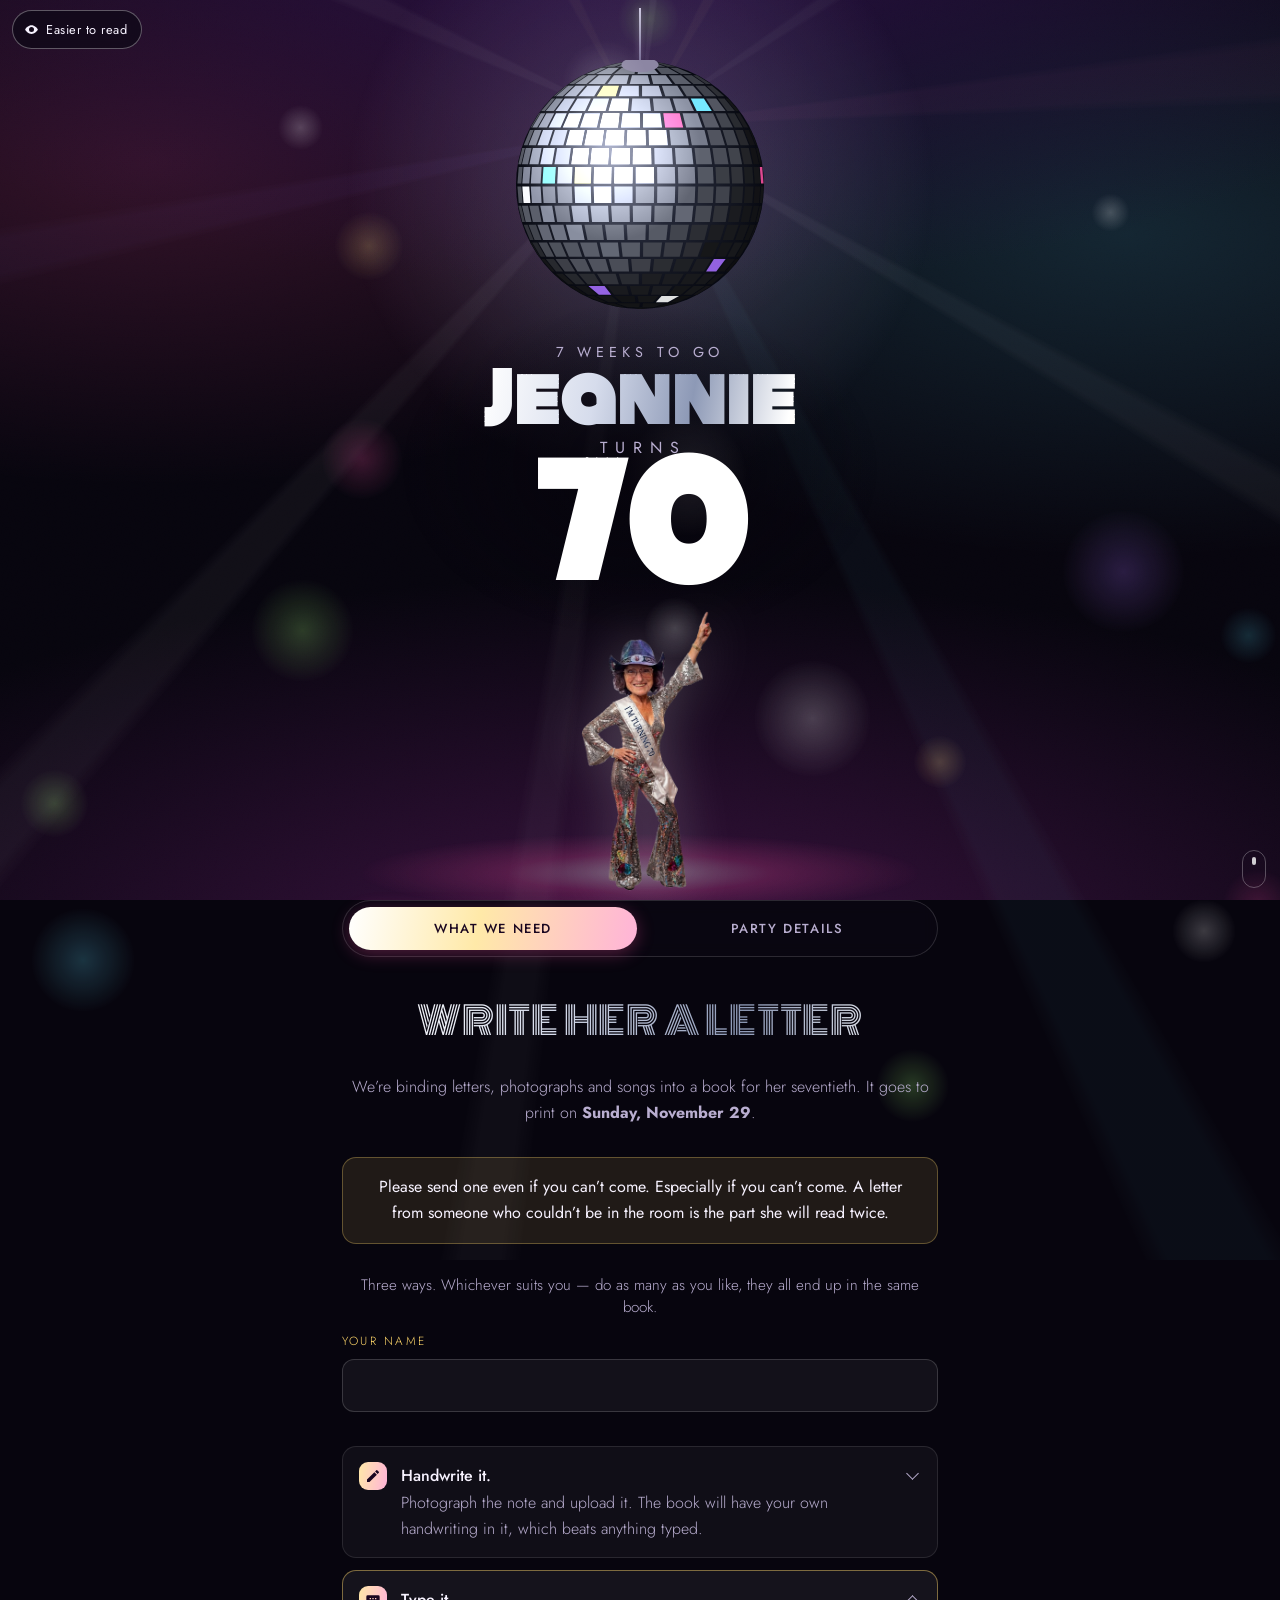
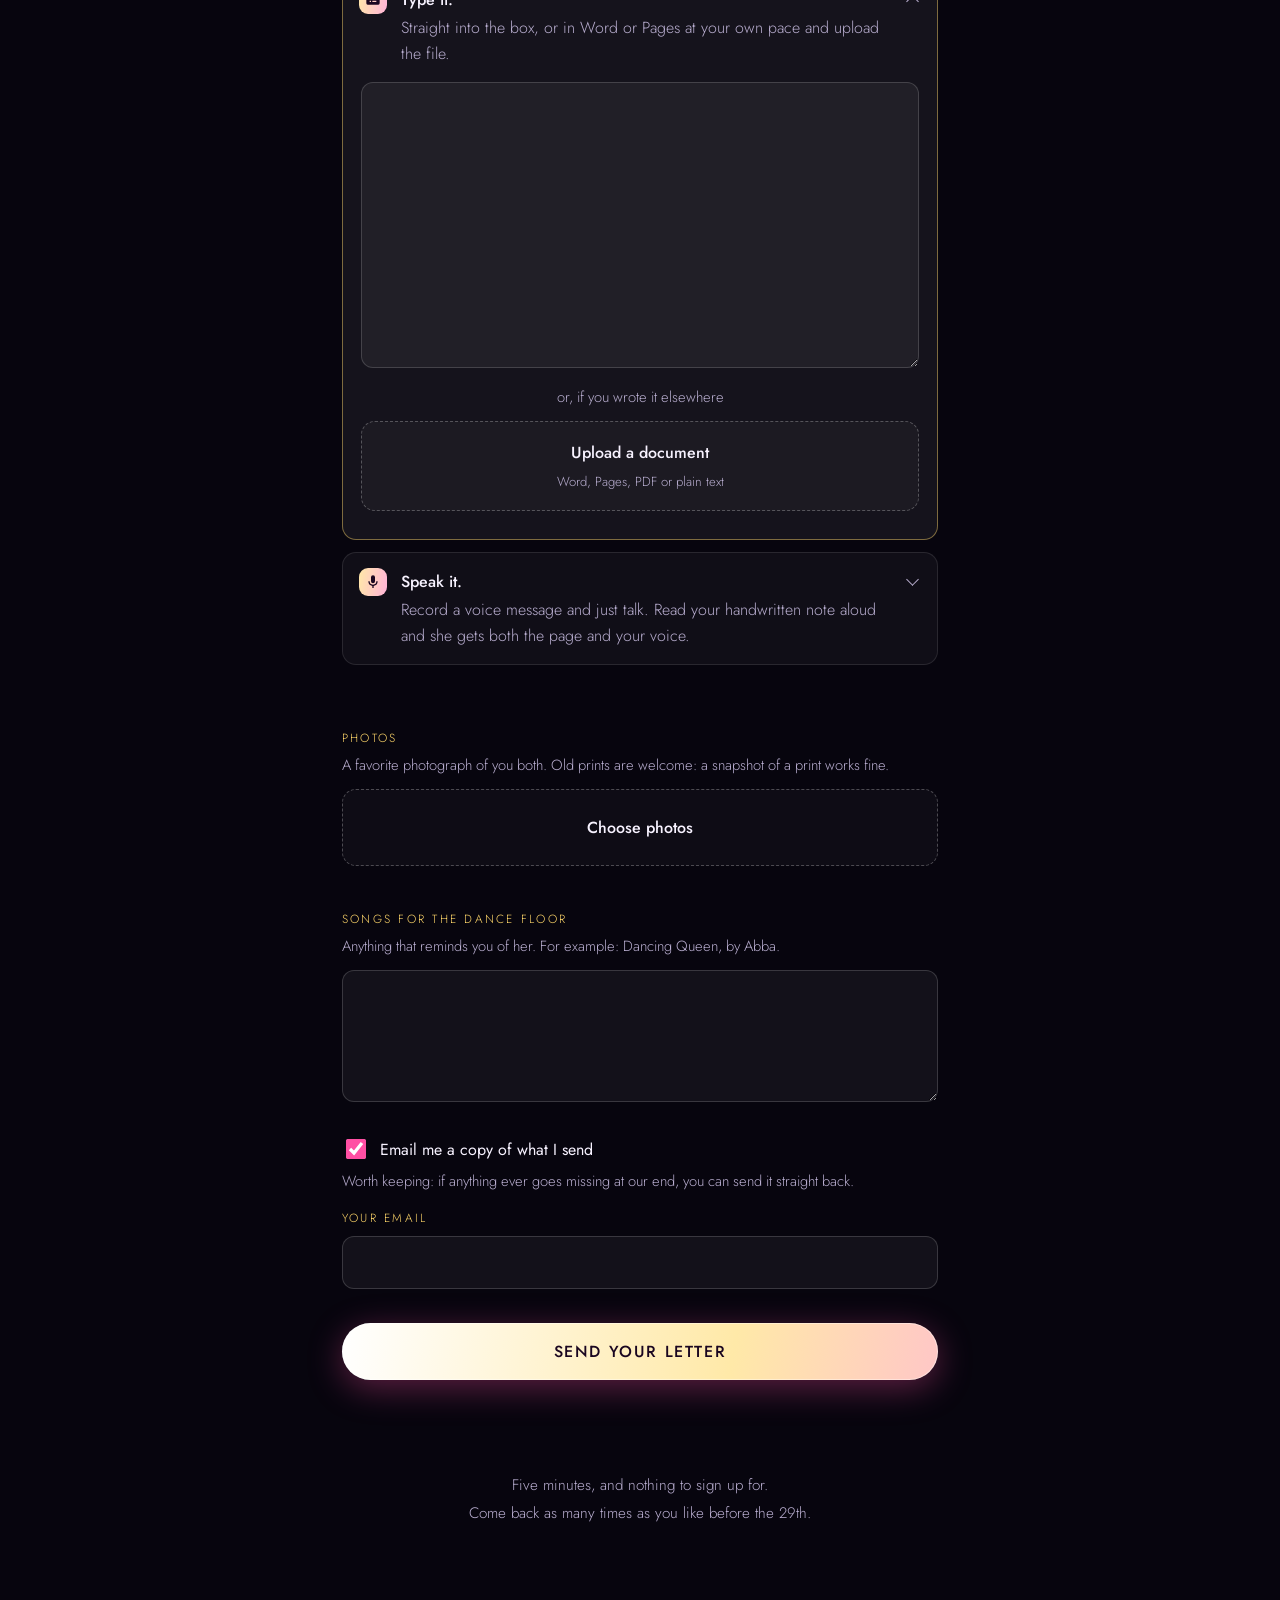
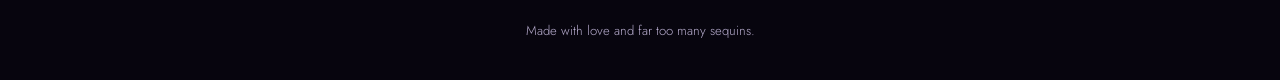
==== index.html @ 314e5583 "Stop the handwriting card offering a typed document Typing has its own card now, so mentioning Word " ====
<!DOCTYPE html>
<html lang="en">
<head>
<meta charset="utf-8">
<meta name="viewport" content="width=device-width, initial-scale=1, viewport-fit=cover">
<meta name="robots" content="noindex, nofollow, noarchive">
<title>Jeannie turns 70</title>
<meta name="theme-color" content="#08060f">

<!-- How the link looks when it is texted or posted. Without these, iMessage
     falls back to the bare cutout of Jeannie and flattens its transparency to
     a muddy gray. Absolute URLs: scrapers do not resolve relative ones.
     Bump ?v= when the card changes, since previews are cached hard. -->
<meta property="og:type" content="website">
<meta property="og:site_name" content="Jeannie turns 70">
<meta property="og:title" content="Jeannie turns 70">
<meta property="og:description" content="Saturday, January 23 in Phoenix. Sequins strongly encouraged. Come and dance, and help us fill her book with memories.">
<meta property="og:url" content="https://elisapenmar.github.io/jeannie-70/">
<meta property="og:image" content="https://elisapenmar.github.io/jeannie-70/images/og-preview.jpg?v=1">
<meta property="og:image:type" content="image/jpeg">
<meta property="og:image:width" content="1200">
<meta property="og:image:height" content="630">
<meta property="og:image:alt" content="Jeannie in a silver sequin jumpsuit and cowboy hat under a mirror ball, beside the words Jeannie turns 70">
<meta name="twitter:card" content="summary_large_image">
<meta name="twitter:title" content="Jeannie turns 70">
<meta name="twitter:description" content="Saturday, January 23 in Phoenix. Sequins strongly encouraged. Come and dance, and help us fill her book with memories.">
<meta name="twitter:image" content="https://elisapenmar.github.io/jeannie-70/images/og-preview.jpg?v=1">
<link rel="preconnect" href="https://fonts.googleapis.com">
<link rel="preconnect" href="https://fonts.gstatic.com" crossorigin>
<link href="https://fonts.googleapis.com/css2?family=Monoton&family=Jost:wght@300;400;500;600&display=swap" rel="stylesheet">
<link rel="stylesheet" href="css/style.css?v=40">
<script>
/* Set before anything paints, so a calm visitor never catches a flash of the
   full disco. Honors the system preference until they choose for themselves. */
try {
  var c = localStorage.getItem('party70-calm');
  if (c === '1' || (c === null && matchMedia('(prefers-reduced-motion: reduce)').matches)) {
    document.documentElement.className = 'calm';
  }
} catch (e) {}
</script>
</head>
<body>

<!-- ============ ROOM LIGHTING ============ -->
<div class="beams" aria-hidden="true"></div>
<div class="lights" id="lights" aria-hidden="true"></div>
<div class="grain" aria-hidden="true"></div>

<button class="music" id="music" type="button" hidden aria-label="Play the music"></button>

<!-- ============ HERO ============ -->
<section class="hero">

  <div class="rig" aria-hidden="true">
    <div class="cord"></div>
    <div class="ball-wrap">
      <canvas id="ball" width="360" height="360"></canvas>
      <div class="ball-bloom"></div>
    </div>
  </div>

  <div class="copy">
    <p class="eyebrow" id="countdown">Saturday, January 23</p>
    <h1 class="title">
      <span class="chrome line-1">Jeannie</span>
      <span class="turns">turns</span>
      <span class="seventy">70</span>
    </h1>
  </div>

  <div class="star-field" id="stars" aria-hidden="true"></div>

  <figure class="mom">
    <div class="floor-glow" aria-hidden="true"></div>
    <img src="images/mom-disco.png"
         alt="Jeannie in a silver sequin jumpsuit and cowboy hat, wearing a sash that reads I&rsquo;m turning 70"
         width="816" height="1294" fetchpriority="high">
  </figure>

  <div class="lights front" id="lightsFront" aria-hidden="true"></div>

  <a class="scroll-hint" href="#more" aria-label="Scroll for more">
    <span></span>
  </a>
</section>

<!-- ============ TABS ============ -->
<section class="tabs" id="more">
  <div class="tablist" role="tablist" aria-label="More about the party">
    <button class="tab" role="tab" id="tab-ask"   aria-controls="panel-ask"   aria-selected="true">What we need</button>
    <button class="tab" role="tab" id="tab-party" aria-controls="panel-party" aria-selected="false" tabindex="-1">Party details</button>
  </div>

  <!-- ---------- what we need ---------- -->
  <div class="tabpanel panel" role="tabpanel" id="panel-ask" aria-labeledby="tab-ask" tabindex="0">
    <h2 class="chrome">Write her a letter</h2>

    <p class="lede">
      We&rsquo;re binding letters, photographs and songs into a book for her
      seventieth. It goes to print on <strong>Sunday, November 29</strong>.
    </p>

    <p class="lede emphatic">
      Please send one even if you can&rsquo;t come. Especially if you
      can&rsquo;t come. A letter from someone who couldn&rsquo;t be in the room
      is the part she will read twice.
    </p>

    <p class="ways-intro">Three ways. Whichever suits you &mdash; do as many as you like,
      they all end up in the same book.</p>

    <form class="form" id="partyForm" data-kind="memory" novalidate>
      <label class="field">
        <span>Your name</span>
        <input type="text" name="name" autocomplete="name" required>
      </label>

      <ul class="ways">
        <li>
          <button type="button" class="waybtn" id="pick-write"
                  aria-expanded="false" aria-controls="open-write">
            <span class="badge"><svg viewBox="0 0 24 24" aria-hidden="true"><path d="M3 17.25V21h3.75L17.8 9.94l-3.75-3.75L3 17.25zM20.7 7.04a1 1 0 0 0 0-1.41l-2.34-2.34a1 1 0 0 0-1.41 0l-1.83 1.83 3.75 3.75 1.83-1.83z"/></svg></span>
            <strong>Handwrite it.</strong>
            Photograph the note and upload it. The book will have your own
            handwriting in it, which beats anything typed.
          </button>
          <div class="open" id="open-write" hidden>
            <label class="drop small" for="docs">
              <strong>Add a photo of your note</strong>
            </label>
            <!-- Photos and scans only. Typing has its own card, so offering
                 Word files here just opened the wrong half of the phone's
                 file picker. -->
            <input id="docs" type="file" name="docs"
                   accept="image/*,.heic,.heif,.pdf" multiple hidden>
            <div class="filelist" id="filelist"></div>
          </div>
        </li>

        <li>
          <button type="button" class="waybtn" id="pick-type"
                  aria-expanded="false" aria-controls="open-type">
            <span class="badge"><svg viewBox="0 0 24 24" aria-hidden="true"><path d="M20 5H4a2 2 0 0 0-2 2v10a2 2 0 0 0 2 2h16a2 2 0 0 0 2-2V7a2 2 0 0 0-2-2zM7 9h2v2H7V9zm0 4h2v2H7v-2zm4-4h2v2h-2V9zm0 4h6v2h-6v-2zm4-4h2v2h-2V9z"/></svg></span>
            <strong>Type it.</strong>
            Straight into the box, or in Word or Pages at your own pace and
            upload the file.
          </button>
          <div class="open" id="open-type" hidden>
            <textarea name="memory" rows="10" aria-label="Type your letter"></textarea>
            <p class="hint center">or, if you wrote it elsewhere</p>
            <label class="drop small" for="typedDocs">
              <strong>Upload a document</strong>
              <small>Word, Pages, PDF or plain text</small>
            </label>
            <input id="typedDocs" type="file" name="typedDocs"
                   accept=".pdf,.doc,.docx,.pages,.txt,.rtf,.odt" multiple hidden>
            <div class="filelist" id="typedlist"></div>
          </div>
        </li>

        <li>
          <button type="button" class="waybtn" id="pick-speak"
                  aria-expanded="false" aria-controls="open-speak">
            <span class="badge"><svg viewBox="0 0 24 24" aria-hidden="true"><path d="M12 14a3 3 0 0 0 3-3V5a3 3 0 0 0-6 0v6a3 3 0 0 0 3 3zm5-3a5 5 0 0 1-10 0H5a7 7 0 0 0 6 6.92V21h2v-3.08A7 7 0 0 0 19 11h-2z"/></svg></span>
            <strong>Speak it.</strong>
            Record a voice message and just talk. Read your handwritten note
            aloud and she gets both the page and your voice.
          </button>
          <div class="open" id="open-speak" hidden>
            <div id="recorder">
              <button class="record" id="recordBtn" type="button" aria-pressed="false"></button>
              <p class="hint" id="recordStatus"></p>
            </div>
            <p class="hint center">or, if you already recorded one</p>
            <label class="drop small" for="audioFiles">
              <strong>Upload an audio file</strong>
              <small>A voice memo from your phone is perfect</small>
            </label>
            <input id="audioFiles" type="file" name="audioFiles"
                   accept="audio/*,.m4a,.mp3,.wav,.aac,.ogg,.webm,.caf" multiple hidden>
            <div class="recordings" id="recordings"></div>
          </div>
        </li>
      </ul>

      <div class="field">
        <span>Photos</span>
        <p class="hint">
          A favorite photograph of you both. Old prints are welcome: a snapshot
          of a print works fine.
        </p>
        <label class="drop" for="photos">
          <strong>Choose photos</strong>
        </label>
        <input id="photos" type="file" name="photos"
               accept="image/*,.heic,.heif" multiple hidden>
        <div class="thumbs" id="thumbs"></div>
      </div>

      <label class="field">
        <span>Songs for the dance floor</span>
        <p class="hint">
          Anything that reminds you of her. For example: Dancing Queen, by Abba.
        </p>
        <textarea name="songs" rows="4"></textarea>
      </label>

      <div class="field">
        <label class="check">
          <input type="checkbox" id="wantCopy" checked>
          <span>Email me a copy of what I send</span>
        </label>
        <p class="hint">
          Worth keeping: if anything ever goes missing at our end, you can send
          it straight back.
        </p>
        <label class="field sub" id="emailWrap">
          <span>Your email</span>
          <input type="email" name="email" autocomplete="email">
        </label>
      </div>

      <button class="cta submit" type="submit">Send your letter</button>
      <p class="note" id="formNote" role="status" aria-live="polite"></p>
      <p class="choose-note">
        Five minutes, and nothing to sign up for.<br>
        Come back as many times as you like before the 29th.
      </p>
    </form>
  </div>

  <!-- ---------- party details ---------- -->
  <div class="tabpanel panel" role="tabpanel" id="panel-party" aria-labeledby="tab-party" tabindex="0" hidden>
    <h2 class="chrome">The Details</h2>
  <dl class="details">
    <div><dt>When</dt><dd>Saturday, January 23, 2027<br>5:00 in the evening</dd></div>
    <div><dt>Where</dt><dd>7505 W Encinas Ln<br>Phoenix, AZ 85043</dd></div>
    <div><dt>Please reply by</dt><dd>Saturday, December 19</dd></div>
    <div><dt>Dress code</dt><dd>Sequins strongly encouraged</dd></div>
    <div><dt>Questions</dt><dd>Elisa &middot; <a href="tel:+18186488023">(818) 648-8023</a></dd></div>
  </dl>
    <a class="cta ghost" href="rsvp.html">RSVP</a>
    <p class="choose-note">
      The head count can wait, any time before December 19.
    </p>

<!-- ============ THE SONG ============ -->
<section class="panel slim" id="song">
  <details class="lyrics">
    <summary>Read the lyrics</summary>
    <div class="sheet">
      <div class="stanza">
        <p class="tag">Verse</p>
        <p class="lines">She don&rsquo;t need an entrance &mdash; she&rsquo;s the reason for this song.<br>
          Seventy years of fabulous and honey, still goin&rsquo; strong.</p>
      </div>
      <div class="stanza">
        <p class="tag">Pre-Chorus</p>
        <p class="lines">Wife, mama, auntie, little sister, dearest friend,<br>
          Grandma to the good dogs &mdash; hey, the party don&rsquo;t end!</p>
      </div>
      <div class="stanza">
        <p class="tag">Chorus</p>
        <p class="lines">Jeannie! Shake it, Jeannie!<br>
          Seventy never looked this good &mdash;<br>
          The floor is yours, the night is yours,<br>
          We&rsquo;re bringing disco to the neighborhood.</p>
      </div>
      <div class="stanza">
        <p class="tag">Bridge</p>
        <p class="lines">Seventy comes around one time, and it don&rsquo;t come back.<br>
          She don&rsquo;t want a single thing that money ever bought &mdash;<br>
          Just every one she loves in one room, that&rsquo;s all she ever sought.<br>
          So put your good shoes on, come on down, we&rsquo;re savin&rsquo; you a chair &mdash;<br>
          &rsquo;Cause it ain&rsquo;t a party &rsquo;til you&rsquo;re there.</p>
      </div>
      <div class="stanza">
        <p class="tag">Final Chorus</p>
        <p class="lines">Jeannie! Shake it, Jeannie!<br>
          Curls, Magenta, and stardust shine &mdash;<br>
          Jeannie! Take it, Jeannie!<br>
          Seventy &mdash; and it&rsquo;s your &mdash; night!</p>
      </div>
    </div>
  </details>
</section>
  </div>
</section>

<footer class="foot">Made with love and far too many sequins.</footer>

<script src="js/calm.js?v=40"></script>
<script src="js/config.js?v=40"></script>
<script src="js/countdown.js?v=40"></script>
<script src="js/tabs.js?v=40"></script>
<script src="js/picker.js?v=40"></script>
<script src="js/record.js?v=40"></script>
<script src="js/form.js?v=40"></script>
<script src="js/disco.js?v=40"></script>
<script src="js/audio.js?v=40"></script>
</body>
</html>
---- css/style.css ----
/* ============================================================
   Mom's 70th — disco invitation
   ============================================================ */

:root{
  --bg:      #07050e;
  --bg-2:    #150a24;
  --ink:     #f7f2ff;
  --ink-dim: #b9aed0;
  --gold:    #ffd76a;
  --pink:    #ff4fa3;
  --cyan:    #5ce1ff;
  --violet:  #a56bff;
  --lime:    #9dff6a;
  --ball:    150px;   /* ball diameter, overridden at wider widths */
}

*{box-sizing:border-box}

/* An author display rule outranks the browser's own [hidden]{display:none},
   so any element given display by a class ignored the attribute entirely.
   That is how both contact fields stayed on screen with no method chosen. */
[hidden]{ display:none !important; }

html{ scroll-behavior:smooth; background:var(--bg); }

body{
  margin:0;
  min-height:100svh;
  font-family:"Jost", ui-sans-serif, system-ui, -apple-system, "Segoe UI", sans-serif;
  font-weight:300;
  color:var(--ink);
  background:
    radial-gradient(120% 70% at 50% -10%, #2a1044 0%, rgba(42,16,68,0) 60%),
    radial-gradient(90% 60% at 12% 18%, rgba(255,79,163,.18) 0%, rgba(255,79,163,0) 60%),
    radial-gradient(90% 60% at 88% 26%, rgba(92,225,255,.15) 0%, rgba(92,225,255,0) 60%),
    radial-gradient(140% 80% at 50% 108%, #3a1240 0%, rgba(58,18,64,0) 55%),
    var(--bg);
  background-attachment:fixed;
  overflow-x:hidden;
  -webkit-font-smoothing:antialiased;
}

/* ============ ROOM LIGHTING ============ */

/* Rotating rays fanning out from behind the ball */
.beams{
  position:fixed; inset:-40% -40% -40% -40%;
  pointer-events:none; z-index:0;
  mix-blend-mode:screen; opacity:.55;
  background:conic-gradient(from 0deg at 50% 30%,
    transparent 0deg 4deg,   rgba(255,255,255,.075) 5deg 7deg,
    transparent 8deg 26deg,  rgba(255,215,106,.06) 27deg 30deg,
    transparent 31deg 54deg, rgba(255,255,255,.055) 55deg 57deg,
    transparent 58deg 82deg, rgba(255,79,163,.06)  83deg 87deg,
    transparent 88deg 118deg,rgba(255,255,255,.07) 119deg 121deg,
    transparent 122deg 150deg,rgba(92,225,255,.06) 151deg 155deg,
    transparent 156deg 186deg,rgba(255,255,255,.05) 187deg 189deg,
    transparent 190deg 220deg,rgba(255,255,255,.065)221deg 224deg,
    transparent 225deg 256deg,rgba(165,107,255,.06)257deg 260deg,
    transparent 261deg 292deg,rgba(255,255,255,.06) 293deg 296deg,
    transparent 297deg 330deg,rgba(255,215,106,.05) 331deg 334deg,
    transparent 335deg 360deg);
  animation:spin 44s linear infinite;
  will-change:transform;
}

/* Colored light spots dappling the room */
.lights{
  position:fixed; inset:-25%;
  pointer-events:none; z-index:0;
  mix-blend-mode:screen;
  animation:spin 62s linear infinite reverse;
  will-change:transform;
  opacity:.62;
}

/* the same trick again, but layered OVER everything, so the spots
   travel across her sequins instead of only across the wall behind */
.lights.front{
  position:absolute; inset:-30%;
  z-index:6; opacity:.5;
  animation:spin 38s linear infinite;
}
.lights i{
  position:absolute;
  left:var(--x); top:var(--y);
  width:var(--s); height:var(--s);
  margin:calc(var(--s) / -2);
  border-radius:50%;
  background:radial-gradient(circle at 50% 50%, var(--c) 0%, transparent 62%);
  opacity:.34;
  animation:flick var(--dur) steps(1,end) infinite;
  animation-delay:var(--d);
}

/* Floating glitter */
.star-field{ position:absolute; inset:0; pointer-events:none; z-index:3; overflow:hidden; }
.star-field i{
  position:absolute; left:var(--x); top:var(--y);
  width:var(--s); height:var(--s);
  background:#fff; border-radius:50%;
  box-shadow:0 0 6px 1px rgba(255,255,255,.85);
  opacity:0;
  animation:twinkle var(--dur) ease-in-out infinite;
  animation-delay:var(--d);
}

.grain{
  position:fixed; inset:0; z-index:1; pointer-events:none;
  opacity:.035; mix-blend-mode:overlay;
  background-image:url("data:image/svg+xml;utf8,<svg xmlns='http://www.w3.org/2000/svg' width='120' height='120'><filter id='n'><feTurbulence type='fractalNoise' baseFrequency='.85' numOctaves='3'/></filter><rect width='120' height='120' filter='url(%23n)'/></svg>");
}

/* ============ HERO ============ */

.hero{
  position:relative; z-index:2;
  height:100svh;
  display:flex; flex-direction:column; align-items:center;
  padding:calc(env(safe-area-inset-top) + 8px) 16px 0;
  overflow:hidden;
}

/* --- the ball and its cord --- */
.rig{
  flex:0 0 auto;
  display:flex; flex-direction:column; align-items:center;
  transform-origin:50% 0;
  animation:sway 7s ease-in-out infinite;
}
.cord{
  width:2px; height:34px;
  background:linear-gradient(#c9c2dd, #6e6688);
  box-shadow:0 0 6px rgba(255,255,255,.35);
}
.ball-wrap{ position:relative; width:var(--ball); height:var(--ball); }
#ball{ position:relative; z-index:2; width:100%; height:100%; display:block; }
.ball-bloom{
  position:absolute; z-index:1; inset:-85%;
  background:radial-gradient(circle at 50% 50%,
    rgba(255,255,255,.30) 0%, rgba(214,196,255,.16) 22%, rgba(165,107,255,0) 62%);
  animation:pulse var(--beat,1s) ease-in-out infinite;
  pointer-events:none;
}

/* --- headline --- */
.copy{
  position:relative; flex:0 0 auto; text-align:center; margin-top:14px; z-index:4;
  padding:6px 10px 14px;
}
.copy::before{
  content:""; position:absolute; z-index:-1; inset:-14% -22%;
  background:radial-gradient(ellipse at 50% 50%, rgba(6,4,12,.72) 0%, rgba(6,4,12,0) 70%);
}

.eyebrow{
  margin:0 0 6px;
  font-size:clamp(.7rem,3.1vw,.9rem);
  letter-spacing:.34em; text-transform:uppercase;
  font-weight:400; color:var(--ink-dim);
}

.title{ margin:0; line-height:.92; display:grid; justify-items:center; gap:9px; }

.line-1{
  font-family:"Monoton", cursive;
  font-size:clamp(2rem,10.5vw,4.2rem);
  letter-spacing:.02em;
}
.turns{
  font-size:clamp(.75rem,3.3vw,1rem);
  letter-spacing:.5em; text-transform:uppercase;
  color:var(--ink-dim); font-weight:400;
  margin:2px 0 0 0.5em;
}
.seventy{
  font-family:"Monoton", cursive;
  font-size:clamp(4.4rem,23vw,9rem);
  line-height:.85;
  color:#fff;
  animation:neon 2.6s ease-in-out infinite;
}

/* chrome / mirrorball text fill */
.chrome{
  background:linear-gradient(100deg,
    #ffffff 0%, #d6dcec 14%, #8d99b6 26%, #ffffff 38%,
    #ffeeb8 48%, #c79a45 58%, #fff6da 68%, #99a4c2 84%, #ffffff 100%);
  background-size:260% 100%;
  -webkit-background-clip:text; background-clip:text;
  color:transparent;
  animation:shine 7s linear infinite;
}

/* --- the star of the show --- */
.mom{
  position:relative; z-index:4;
  flex:1 1 auto; min-height:0;
  margin:0; padding:0;
  width:min(94vw, 430px);
  display:flex; justify-content:center; align-items:flex-end;
}
.mom img{
  position:relative; z-index:2;
  display:block; width:auto; max-width:100%; height:100%;
  object-fit:contain; object-position:bottom;
  filter:drop-shadow(0 0 26px rgba(255,255,255,.22));
  animation:shimmy 5.5s ease-in-out infinite, litup calc(var(--beat,1s) * 4) ease-in-out infinite;
}
.floor-glow{
  position:absolute; z-index:1; left:50%; bottom:-4%;
  width:118%; height:26%;
  transform:translateX(-50%);
  background:radial-gradient(ellipse at 50% 50%,
    rgba(255,255,255,.30) 0%, rgba(255,79,163,.20) 34%, rgba(165,107,255,0) 72%);
  animation:pulse var(--beat,1s) ease-in-out infinite;
}

/* ============ MUSIC ============ */

.music{
  position:fixed; z-index:20;
  top:calc(env(safe-area-inset-top) + 10px); right:12px;
  display:flex; align-items:center; gap:8px;
  padding:9px 14px 9px 11px; border:0; border-radius:100px; cursor:pointer;
  font-family:inherit; font-size:.82rem; font-weight:500; letter-spacing:.06em;
  color:#1a0620;
  background:linear-gradient(100deg,#fff 0%,#ffe9a8 40%,#ffb3d8 75%,#fff 100%);
  background-size:220% 100%;
  box-shadow:0 4px 20px rgba(255,79,163,.4);
  animation:shine 7s linear infinite;
  transition:transform .15s ease;
}
.music:hover{ transform:scale(1.04); }
.music svg{ width:16px; height:16px; fill:currentColor; display:block; }
.music .label{ white-space:nowrap; }

/* once it is playing there is nothing left to explain, so it collapses
   to a bare pause button and stops competing with the invitation */
.music.playing{
  padding:10px; background:rgba(12,8,20,.6); color:var(--ink);
  border:1px solid rgba(255,255,255,.28);
  box-shadow:none; animation:none;
  -webkit-backdrop-filter:blur(8px); backdrop-filter:blur(8px);
}

@media (max-width:420px){
  .music{ font-size:.76rem; padding:8px 12px 8px 10px; }
}

.scroll-hint{
  position:absolute; z-index:7; bottom:12px; right:14px;
  width:24px; height:38px; border:1.5px solid rgba(255,255,255,.28); border-radius:13px;
  display:grid; place-items:start center; padding-top:6px;
}
.scroll-hint span{
  width:4px; height:8px; border-radius:2px; background:rgba(255,255,255,.8);
  animation:drop 1.8s ease-in-out infinite;
}

/* ============ SUB-PAGE HEADER ============ */

.subhead{
  position:relative; z-index:2;
  display:flex; flex-direction:column; align-items:center;
  padding:calc(env(safe-area-inset-top) + 8px) 20px 4px;
  text-align:center;
}
.rig.small .ball-wrap{ width:96px; height:96px; }
.rig.small .cord{ height:22px; }

.subtitle{
  margin:14px 0 6px;
  font-family:"Monoton", cursive; font-weight:400;
  font-size:clamp(1.7rem,8vw,2.8rem);
  text-transform:uppercase; letter-spacing:.02em;
}
.back{
  color:var(--ink-dim); font-size:.82rem; text-decoration:none;
  border-bottom:1px solid rgba(255,255,255,.22); padding-bottom:2px;
}
.back:hover{ color:var(--ink); border-bottom-color:var(--gold); }

/* ============ THE TWO THINGS TO DO ============ */

.choose{ display:grid; gap:14px; padding-top:8px; }
.cta.ghost{
  background:none; color:var(--ink);
  border:1px solid rgba(255,255,255,.4);
  box-shadow:none; animation:none;
}
.cta.ghost:hover{ background:rgba(255,255,255,.08); box-shadow:none; }
.choose-note{
  margin:6px 0 0; text-align:center; line-height:1.85;
  color:var(--ink-dim); font-size:.95rem;
  text-wrap:balance;
}

/* ============ PANELS ============ */

.panel{
  position:relative; z-index:2;
  max-width:640px; margin:0 auto;
  padding:64px 22px;
}
.panel h2{
  font-family:"Monoton", cursive;
  font-size:clamp(1.6rem,6.4vw,2.4rem);
  font-weight:400; margin:0 0 24px; text-align:center;
  text-transform:uppercase; letter-spacing:.02em;
}
.lede{ color:var(--ink-dim); line-height:1.65; text-align:center; margin:0 0 30px; }

.details{ margin:0 0 34px; display:grid; gap:2px; }
.details > div{
  display:grid; grid-template-columns:112px 1fr; gap:14px;
  padding:16px 4px; border-bottom:1px solid rgba(255,255,255,.09);
}
.details dt{
  font-size:.72rem; letter-spacing:.2em; text-transform:uppercase;
  color:var(--gold); padding-top:3px;
}
.details dd{ margin:0; line-height:1.55; font-weight:400; }
/* the tel: link must not fall back to the browser's default link blue */
.details dd a{
  color:inherit; text-decoration:none;
  border-bottom:1px solid rgba(255,255,255,.3);
}
.details dd a:hover{ border-bottom-color:var(--gold); }

.cta{
  display:block; width:100%; text-align:center;
  padding:17px 22px; border:0; border-radius:100px; cursor:pointer;
  font-family:inherit; font-size:1rem; font-weight:500; letter-spacing:.1em;
  text-transform:uppercase; text-decoration:none; color:#1a0620;
  background:linear-gradient(100deg,#fff 0%,#ffe9a8 30%,#ffb3d8 55%,#c9ccff 80%,#fff 100%);
  background-size:220% 100%;
  box-shadow:0 8px 34px rgba(255,79,163,.35), 0 0 0 1px rgba(255,255,255,.4) inset;
  animation:shine 7s linear infinite;
  transition:transform .15s ease, box-shadow .15s ease;
}
.cta:hover{ transform:translateY(-2px); box-shadow:0 12px 42px rgba(255,79,163,.5), 0 0 0 1px rgba(255,255,255,.6) inset; }
.cta:active{ transform:translateY(0); }

/* ============ LYRICS ============ */

.panel.slim{ padding-top:0; padding-bottom:0; }

.lyrics{
  border:1px solid rgba(255,255,255,.12); border-radius:16px;
  background:rgba(255,255,255,.03); overflow:hidden;
}
.lyrics summary{
  list-style:none; cursor:pointer;
  padding:16px 20px;
  display:flex; align-items:center; justify-content:center; gap:10px;
  font-size:.74rem; letter-spacing:.22em; text-transform:uppercase;
  color:var(--gold);
  transition:background .15s ease;
}
.lyrics summary::-webkit-details-marker{ display:none; }
.lyrics summary::after{
  content:""; width:7px; height:7px; margin-top:-4px;
  border-right:1.5px solid currentColor; border-bottom:1.5px solid currentColor;
  transform:rotate(45deg); transition:transform .2s ease;
}
.lyrics[open] summary::after{ transform:rotate(-135deg); margin-top:3px; }
.lyrics summary:hover{ background:rgba(255,255,255,.05); }
.lyrics summary:focus-visible{ outline:2px solid var(--pink); outline-offset:-2px; }

.sheet{ padding:4px 20px 26px; text-align:center; }
.stanza{ margin:0 0 22px; }
.stanza:last-child{ margin-bottom:0; }
.stanza .tag{
  margin:0 0 7px; font-size:.62rem; letter-spacing:.24em;
  text-transform:uppercase; color:var(--ink-dim); opacity:.65;
}
.stanza .lines{ margin:0; line-height:1.85; font-weight:300; }

/* ============ FORM ============ */

.form{ display:grid; gap:34px; }
.field{ display:grid; gap:10px; border:0; padding:0; margin:0; }

/* the answer-dependent questions are wrapped in a div, which otherwise
   collapses them against each other and against whatever follows */
#comingOnly{ display:grid; gap:34px; }
.field > span, .legend{
  font-size:.74rem; letter-spacing:.19em; text-transform:uppercase; color:var(--gold);
}
.field em{ font-style:normal; text-transform:none; letter-spacing:.02em; color:var(--ink-dim); }
.hint{
  margin:-2px 0 2px; font-size:.92rem; line-height:1.55;
  color:var(--ink-dim); font-weight:300;
}

/* the written-memory upload is an alternative route to the box above it,
   not another thing being asked for on top */
.field.alt{ margin-top:-6px; padding-left:14px; border-left:1px solid rgba(255,255,255,.12); }
.hint.away{
  margin:10px 0 0; padding:12px 14px;
  border-radius:12px; background:rgba(255,215,106,.09);
  border:1px solid rgba(255,215,106,.28); color:var(--ink);
}
.or{
  margin:0 0 2px; font-size:.74rem; letter-spacing:.24em;
  text-transform:uppercase; color:var(--gold); opacity:.85;
}

input[type=text], input[type=email], input[type=number], textarea{
  width:100%; padding:14px 15px;
  font-family:inherit; font-size:1rem; font-weight:300; color:var(--ink);
  background:rgba(255,255,255,.05);
  border:1px solid rgba(255,255,255,.16); border-radius:12px;
  transition:border-color .15s ease, background .15s ease;
}
input:focus, textarea:focus{
  outline:none; border-color:var(--pink); background:rgba(255,255,255,.09);
  box-shadow:0 0 0 3px rgba(255,79,163,.18);
}
textarea{ resize:vertical; line-height:1.6; }

.choices{ display:flex; flex-wrap:wrap; gap:9px; }
.choices label{ position:relative; }
.choices input{ position:absolute; opacity:0; inset:0; }
.choices span{
  display:block; padding:11px 17px; border-radius:100px;
  border:1px solid rgba(255,255,255,.18); background:rgba(255,255,255,.04);
  font-size:.94rem; cursor:pointer; transition:all .15s ease;
}
.choices input:checked + span{
  background:linear-gradient(100deg,#ffe9a8,#ffb3d8); color:#1a0620;
  border-color:transparent; font-weight:500;
}
.choices input:focus-visible + span{ box-shadow:0 0 0 3px rgba(255,79,163,.35); }

.drop{
  display:grid; gap:4px; place-items:center; text-align:center;
  padding:26px 18px; cursor:pointer;
  border:1.5px dashed rgba(255,255,255,.26); border-radius:14px;
  background:rgba(255,255,255,.03);
  transition:all .15s ease;
}
.drop.small{ padding:18px; }
.drop:hover{ border-color:var(--pink); background:rgba(255,79,163,.07); }
.drop strong{ font-weight:500; font-size:1rem; }
.drop small{ color:var(--ink-dim); font-size:.82rem; }

.thumbs{ display:grid; grid-template-columns:repeat(auto-fill,minmax(84px,1fr)); gap:8px; }
.thumbs figure{ position:relative; margin:0; aspect-ratio:1; border-radius:10px; overflow:hidden; background:rgba(255,255,255,.06); }
.thumbs img{ width:100%; height:100%; object-fit:cover; display:block; }
.thumbs button{
  position:absolute; top:4px; right:4px; width:22px; height:22px; border:0; border-radius:50%;
  background:rgba(0,0,0,.65); color:#fff; cursor:pointer; font-size:14px; line-height:1;
}
.filelist{ display:grid; gap:6px; }
.filelist div{
  display:flex; justify-content:space-between; gap:10px; align-items:center;
  padding:10px 13px; border-radius:10px; background:rgba(255,255,255,.06); font-size:.9rem;
}
.filelist button{ border:0; background:none; color:var(--ink-dim); cursor:pointer; font-size:15px; }

.rule{ border:0; border-top:1px solid rgba(255,255,255,.1); margin:6px 0; }
.lede.aside{ font-size:.95rem; margin-top:-16px; }
.lede.aside a, .note a{ color:var(--gold); }
.note{ text-align:center; font-size:.86rem; color:var(--ink-dim); margin:0; min-height:1.2em; }
.note.error{ color:#ff9db1; }

.cta[disabled]{ opacity:.6; cursor:progress; }

.thumbs figure.no-preview::after{
  content:"HEIC"; position:absolute; inset:0; display:grid; place-items:center;
  font-size:.7rem; letter-spacing:.12em; color:var(--ink-dim);
}

.thanks{ text-align:center; padding:26px 0; display:grid; gap:12px; }
.thanks .big{
  margin:0; font-family:"Monoton", cursive; font-size:clamp(1.4rem,6vw,2rem);
  color:var(--gold);
}
.thanks p{ margin:0; color:var(--ink-dim); line-height:1.6; }
.cta.again{
  margin-top:10px; font-size:.82rem; padding:14px 22px;
  background:none; color:var(--ink);
  border:1px solid rgba(255,255,255,.3); box-shadow:none; animation:none;
}
.cta.again:hover{ background:rgba(255,255,255,.07); box-shadow:none; }
.sendnote{ text-align:center; margin:0; }

.foot{
  position:relative; z-index:2; text-align:center;
  padding:30px 20px calc(env(safe-area-inset-bottom) + 40px);
  color:var(--ink-dim); font-size:.82rem;
}

/* ============ KEYFRAMES ============ */

@keyframes spin{ to{ transform:rotate(360deg); } }

@keyframes sway{
  0%,100%{ transform:rotate(-1.6deg); }
  50%    { transform:rotate(1.6deg); }
}

@keyframes pulse{
  0%,100%{ opacity:.72; transform:scale(1); }
  50%    { opacity:1;   transform:scale(1.05); }
}

@keyframes litup{
  0%,100%{ filter:drop-shadow(0 0 26px rgba(255,255,255,.22)); }
  25%    { filter:drop-shadow(0 0 34px rgba(255,79,163,.42)); }
  50%    { filter:drop-shadow(0 0 30px rgba(92,225,255,.38)); }
  75%    { filter:drop-shadow(0 0 34px rgba(255,215,106,.40)); }
}

@keyframes shimmy{
  0%,100%{ transform:translateX(0) rotate(0deg); }
  25%    { transform:translateX(-5px) rotate(-.7deg); }
  75%    { transform:translateX(5px)  rotate(.7deg); }
}

@keyframes shine{ to{ background-position:260% 0; } }

@keyframes neon{
  0%,100%{ text-shadow:0 0 8px #fff, 0 0 22px var(--pink), 0 0 48px var(--pink), 0 0 90px rgba(255,79,163,.5); }
  50%    { text-shadow:0 0 8px #fff, 0 0 20px var(--cyan), 0 0 44px var(--violet), 0 0 84px rgba(165,107,255,.5); }
}

@keyframes flick{
  0%,100%{ opacity:.34; }
  25%    { opacity:.08; }
  50%    { opacity:.52; }
  75%    { opacity:.18; }
}

@keyframes twinkle{
  0%,100%{ opacity:0;   transform:scale(.4); }
  50%    { opacity:.95; transform:scale(1); }
}

@keyframes drop{
  0%     { opacity:0; transform:translateY(0); }
  35%    { opacity:1; }
  100%   { opacity:0; transform:translateY(16px); }
}

/* ============ RESPONSIVE ============ */

@media (min-width:700px){
  :root{ --ball:210px; }
  .cord{ height:52px; }
  .mom{ width:min(60vw,470px); }
  .copy{ margin-top:26px; }
}

@media (min-width:1100px){
  :root{ --ball:250px; }
  .details > div{ grid-template-columns:150px 1fr; }
}

/* ============ ACCESSIBILITY ============ */

@media (prefers-reduced-motion:reduce){
  *, *::before, *::after{
    animation-duration:.001ms !important;
    animation-iteration-count:1 !important;
    transition-duration:.001ms !important;
  }
  html{ scroll-behavior:auto; }
  .beams, .lights{ opacity:.3; }
  .star-field i{ opacity:.6; }
}


/* ============================================================
   CALM VIEW
   Larger type, and nothing that moves, pulses or flashes.
   Set on <html> before first paint by the guard in each page's head.
   ============================================================ */

.calmswitch{
  position:fixed; z-index:20;
  top:calc(env(safe-area-inset-top) + 10px); left:12px;
  display:flex; align-items:center; gap:7px;
  padding:9px 14px 9px 11px; border-radius:100px; cursor:pointer;
  border:1px solid rgba(255,255,255,.32);
  background:rgba(12,8,20,.66); color:var(--ink);
  -webkit-backdrop-filter:blur(8px); backdrop-filter:blur(8px);
  font-family:inherit; font-size:.8rem; font-weight:400; letter-spacing:.04em;
}
.calmswitch svg{ width:15px; height:15px; fill:currentColor; display:block; }
.calmswitch:hover{ background:rgba(30,20,44,.8); }
.calmswitch:focus-visible{ outline:2px solid var(--pink); outline-offset:2px; }

/* --- everything stops --- */
.calm .beams,
.calm .lights,
.calm .star-field,
.calm .grain{ display:none !important; }

.calm *,
.calm *::before,
.calm *::after{
  animation:none !important;
  transition:none !important;
}

.calm .ball-bloom{ opacity:.45; }
.calm .floor-glow{ opacity:.55; }
.calm .seventy{ text-shadow:0 0 10px rgba(255,255,255,.5); }
.calm .mom img{ filter:none; }

/* the shimmer relies on an animation, so give the fills a fixed value */
.calm .chrome{
  background:none; -webkit-background-clip:border-box; background-clip:border-box;
  color:#f3eeff;
}
.calm .cta{
  background:#ffe7f3; background-size:auto; color:#1a0620;
  box-shadow:0 4px 18px rgba(0,0,0,.4);
}
.calm .cta.ghost,
.calm .cta.again{ background:none; color:var(--ink); border:1px solid rgba(255,255,255,.45); }

/* --- and everything grows --- */
.calm body{ font-size:1.12rem; }
.calm .lede,
.calm .hint,
.calm .details dd,
.calm .choose-note,
.calm .thanks p{ font-size:1.1rem; line-height:1.75; color:#e6dff5; }
.calm .field > span,
.calm .legend,
.calm .details dt{ font-size:.9rem; letter-spacing:.12em; color:#ffe08a; }
.calm input[type=text],
.calm input[type=email],
.calm input[type=number],
.calm textarea,
.calm .choices span{ font-size:1.12rem; }
.calm .drop strong{ font-size:1.12rem; }
.calm .note{ font-size:1rem; }
.calm .back{ font-size:1rem; }
.calm .eyebrow{ font-size:.9rem; letter-spacing:.22em; }
.calm .lyrics summary{ font-size:.92rem; }
.calm .stanza .lines{ font-size:1.12rem; }
.calm .foot{ font-size:.95rem; }

/* room for the switch above the header on a narrow screen */
.calm .subhead{ padding-top:calc(env(safe-area-inset-top) + 58px); }
@media (max-width:520px){
  .subhead{ padding-top:calc(env(safe-area-inset-top) + 54px); }
  .calmswitch{ font-size:.75rem; padding:8px 12px 8px 10px; }
}


/* ============================================================
   TABS
   ============================================================ */

.tabs{ position:relative; z-index:2; max-width:640px; margin:0 auto; }

.tablist{
  /* Parks below the floating calm and music buttons, which are fixed and were
     otherwise landing on top of the tab labels as the list scrolled past.
     Sticky also keeps the tabs reachable part-way down a long panel. */
  position:sticky; z-index:15;
  top:calc(env(safe-area-inset-top) + 62px);
  display:flex; gap:6px; justify-content:center;
  padding:6px; margin:0 22px;
  border:1px solid rgba(255,255,255,.14); border-radius:100px;
  background:rgba(12,8,20,.5);
  -webkit-backdrop-filter:blur(8px); backdrop-filter:blur(8px);
}
.tab{
  flex:1 1 0; min-width:0;
  padding:12px 14px; border:0; border-radius:100px; cursor:pointer;
  font-family:inherit; font-size:.82rem; font-weight:500;
  letter-spacing:.12em; text-transform:uppercase;
  color:var(--ink-dim); background:none;
  transition:color .15s ease, background .15s ease;
}
.tab:hover{ color:var(--ink); }
.tab:focus-visible{ outline:2px solid var(--pink); outline-offset:2px; }
.tab[aria-selected="true"]{
  color:#1a0620;
  background:linear-gradient(100deg,#fff 0%,#ffe9a8 45%,#ffb3d8 100%);
  box-shadow:0 4px 18px rgba(255,79,163,.3);
}

.tabpanel{ padding-top:34px; }
.tabpanel:focus{ outline:none; }

/* the line that has to land */
.lede.emphatic{
  color:var(--ink); font-weight:400;
  padding:16px 18px; border-radius:14px;
  background:rgba(255,215,106,.1);
  border:1px solid rgba(255,215,106,.3);
}

/* Three ways to send a letter. An unordered list with icons, not numbers:
   these are alternatives, and numbering them made people read steps. */
.ways-intro{
  margin:30px 0 14px; text-align:center;
  color:var(--ink-dim); font-weight:300; font-size:.95rem;
}
.ways{
  list-style:none;
  margin:0 0 30px; padding:0;
  display:grid; gap:12px; text-align:left;
}
.ways li{
  position:relative;
  padding:16px 18px 16px 58px;
  border-radius:14px;
  background:rgba(255,255,255,.04);
  border:1px solid rgba(255,255,255,.1);
  line-height:1.6; color:var(--ink-dim); font-weight:300;
}
.ways .badge{
  position:absolute; left:16px; top:15px;
  width:28px; height:28px; border-radius:9px;
  display:grid; place-items:center;
  background:linear-gradient(100deg,#ffe9a8,#ffb3d8);
}
.ways .badge svg{ width:16px; height:16px; fill:#1a0620; display:block; }
.ways strong{ display:block; color:var(--ink); font-weight:500; margin-bottom:2px; }

/* The card itself is the control. People try to click these, so they click,
   and the look is unchanged: a button reset inheriting the card's own padding
   and type rather than a new style. */
.ways li{ padding:0; overflow:hidden; }
.waybtn{
  display:block; position:relative; width:100%;
  padding:16px 42px 16px 58px;
  margin:0; border:0; background:none; cursor:pointer;
  font:inherit; color:var(--ink-dim); font-weight:300; line-height:1.6;
  text-align:left;
  transition:background .15s ease;
}
.waybtn:hover{ background:rgba(255,255,255,.05); }
.waybtn:focus-visible{ outline:2px solid var(--pink); outline-offset:-2px; }
.waybtn::after{
  content:""; position:absolute; right:20px; top:22px;
  width:8px; height:8px;
  border-right:1.5px solid var(--ink-dim); border-bottom:1.5px solid var(--ink-dim);
  transform:rotate(45deg);
  transition:transform .2s ease;
}
.waybtn[aria-expanded="true"]::after{ transform:rotate(-135deg); top:26px; }
.ways li:has(.waybtn[aria-expanded="true"]){
  border-color:rgba(255,215,106,.45);
  background:rgba(255,255,255,.06);
}
.ways .open{ padding:0 18px 18px; margin-top:0; }


@media (max-width:420px){
  .tab{ font-size:.72rem; letter-spacing:.08em; padding:11px 8px; }
}

.calm .tab[aria-selected="true"]{ background:#ffe7f3; box-shadow:none; }
.calm .ways .badge{ background:#ffe7f3; }


/* ============================================================
   VOICE MESSAGES
   ============================================================ */

.record{
  display:inline-flex; align-items:center; gap:9px;
  padding:13px 20px 13px 16px; cursor:pointer;
  border-radius:100px; border:1px solid rgba(255,255,255,.26);
  background:rgba(255,255,255,.05); color:var(--ink);
  font-family:inherit; font-size:.95rem; font-weight:400;
  transition:background .15s ease, border-color .15s ease;
}
.record:hover{ background:rgba(255,255,255,.1); border-color:rgba(255,255,255,.4); }
.record:focus-visible{ outline:2px solid var(--pink); outline-offset:2px; }
.record svg{ width:18px; height:18px; fill:currentColor; display:block; }

.record.recording{
  color:#1a0620; border-color:transparent;
  background:linear-gradient(100deg,#ffe9a8,#ffb3d8);
  animation:listening 1.4s ease-in-out infinite;
}
@keyframes listening{
  0%,100%{ box-shadow:0 0 0 0 rgba(255,79,163,.5); }
  50%    { box-shadow:0 0 0 12px rgba(255,79,163,0); }
}
.calm .record.recording{ background:#ffe7f3; animation:none; }

#recordStatus:empty{ display:none; }

.recordings{ display:grid; gap:8px; }
.recordings div{
  display:flex; align-items:center; gap:10px;
  padding:8px 10px; border-radius:12px;
  background:rgba(255,255,255,.06);
}
.recordings audio{ flex:1 1 auto; min-width:0; height:34px; }
.recordings button{
  flex:0 0 auto; width:26px; height:26px; border:0; border-radius:50%;
  background:rgba(0,0,0,.5); color:#fff; cursor:pointer; font-size:15px; line-height:1;
}


/* ============================================================
   THE LETTER PICKER
   ============================================================ */

/* Handwrite and Type side by side: a choice between two. */
.picker{ display:flex; align-items:center; gap:10px; }
.pick-or{
  flex:0 0 auto; font-size:.72rem; letter-spacing:.18em;
  text-transform:uppercase; color:var(--ink-dim);
}

.pick{
  flex:1 1 0; min-width:0;
  display:flex; align-items:center; justify-content:center; gap:9px;
  padding:16px 14px; cursor:pointer;
  border-radius:14px; border:1px solid rgba(255,255,255,.18);
  background:rgba(255,255,255,.05); color:var(--ink);
  font-family:inherit; font-size:1rem; font-weight:500; text-align:center;
  transition:background .15s ease, border-color .15s ease, transform .1s ease;
}
.pick:hover{ background:rgba(255,255,255,.1); border-color:rgba(255,255,255,.38); }
.pick:active{ transform:translateY(1px); }
.pick:focus-visible{ outline:2px solid var(--pink); outline-offset:2px; }

/* Speak sits below and spans the width: an addition, not an alternative. */
.pick.wide{ width:100%; margin-top:12px; }

.pick .badge{
  flex:0 0 auto;
  width:30px; height:30px; border-radius:9px;
  display:grid; place-items:center;
  background:linear-gradient(100deg,#ffe9a8,#ffb3d8);
}
.pick .badge svg{ width:17px; height:17px; fill:#1a0620; display:block; }

.pick.on{
  border-color:transparent; color:#1a0620;
  background:linear-gradient(100deg,#fff 0%,#ffe9a8 45%,#ffb3d8 100%);
}
.pick.on .badge{ background:rgba(26,6,32,.14); }
.pick.on .badge svg{ fill:#1a0620; }

.open{ margin-top:14px; display:grid; gap:10px; }

.hint.center{ text-align:center; margin-top:8px; }

/* copy-to-me */
.check{ display:flex; align-items:center; gap:11px; cursor:pointer; }
.check input{ width:20px; height:20px; accent-color:#ff4fa3; flex:0 0 auto; }
.check span{ font-size:1rem; font-weight:400; color:var(--ink); }
.field.sub{ margin-top:4px; }

@media (max-width:430px){
  .picker{ gap:8px; }
  .pick{ font-size:.92rem; padding:14px 10px; gap:7px; }
  .pick .badge{ width:26px; height:26px; }
  .pick-or{ font-size:.66rem; letter-spacing:.1em; }
}

.calm .pick.on{ background:#ffe7f3; }
.calm .pick .badge{ background:#ffe7f3; }
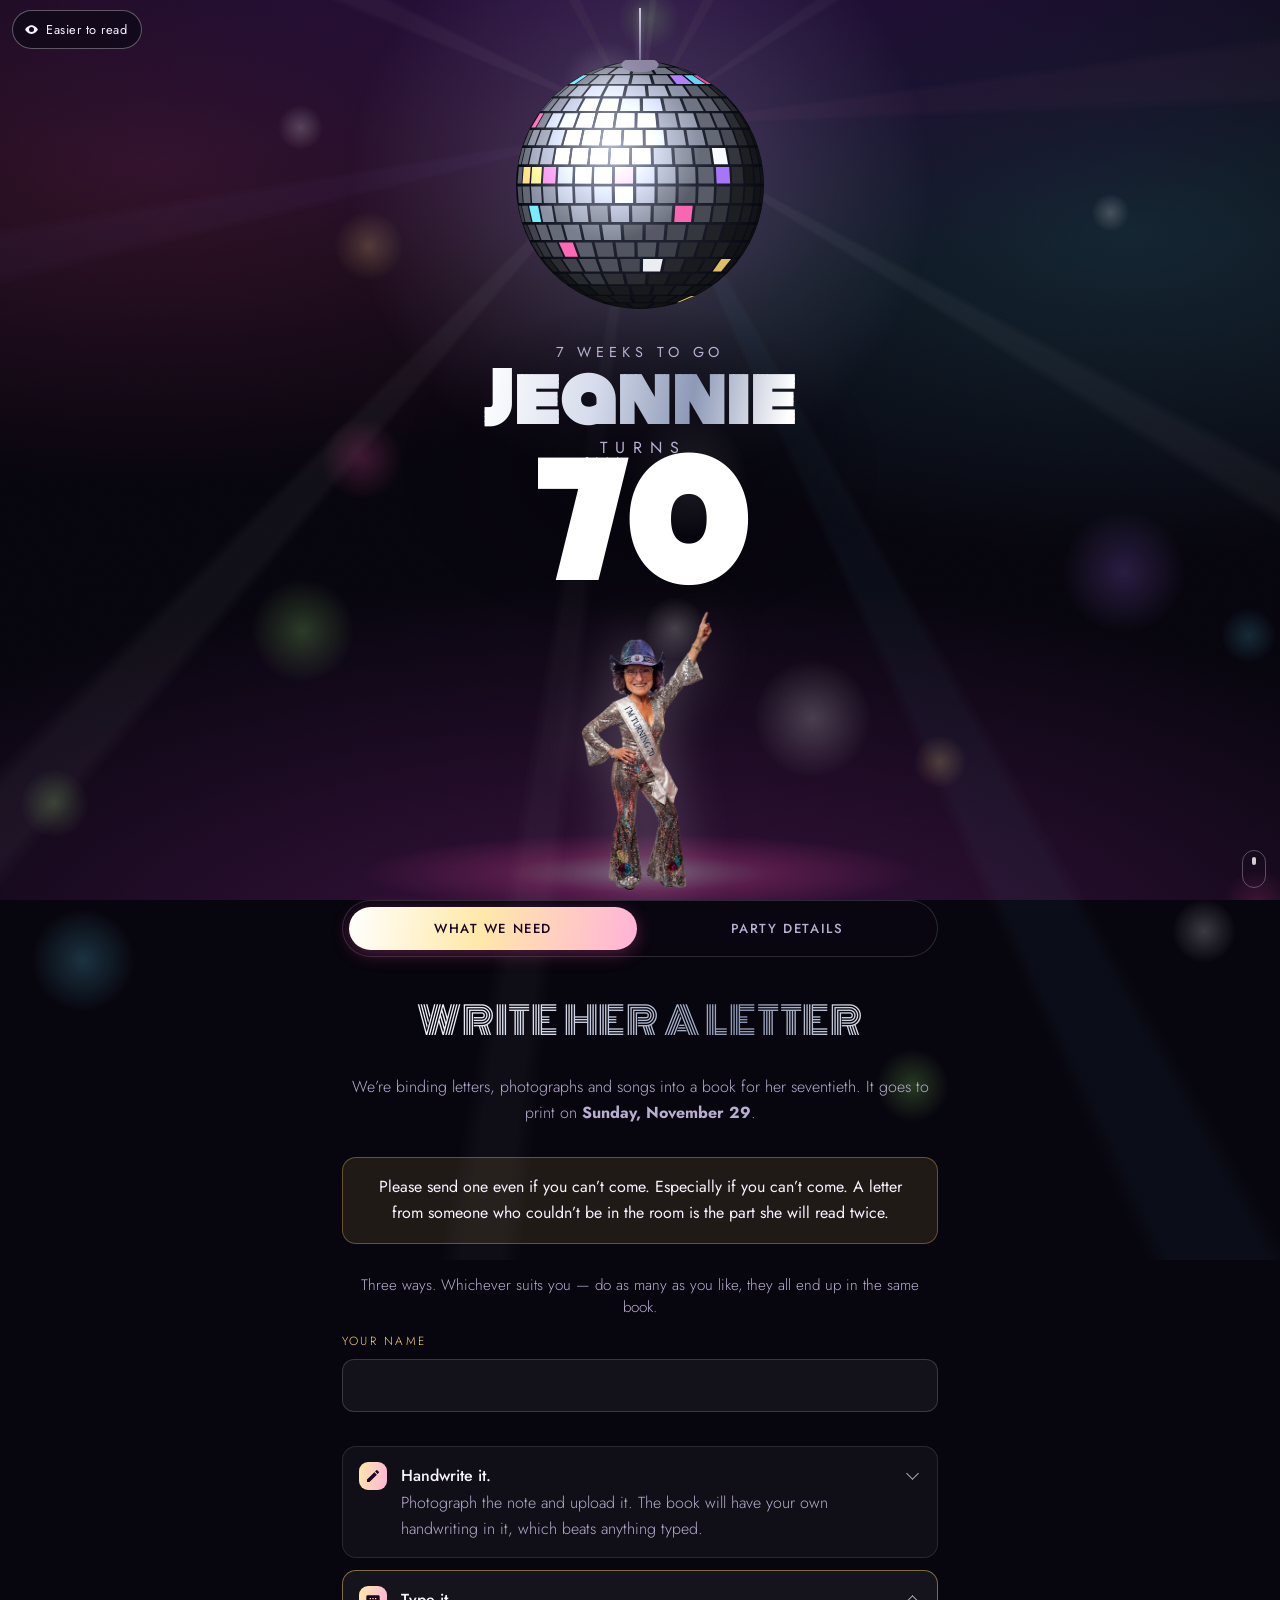
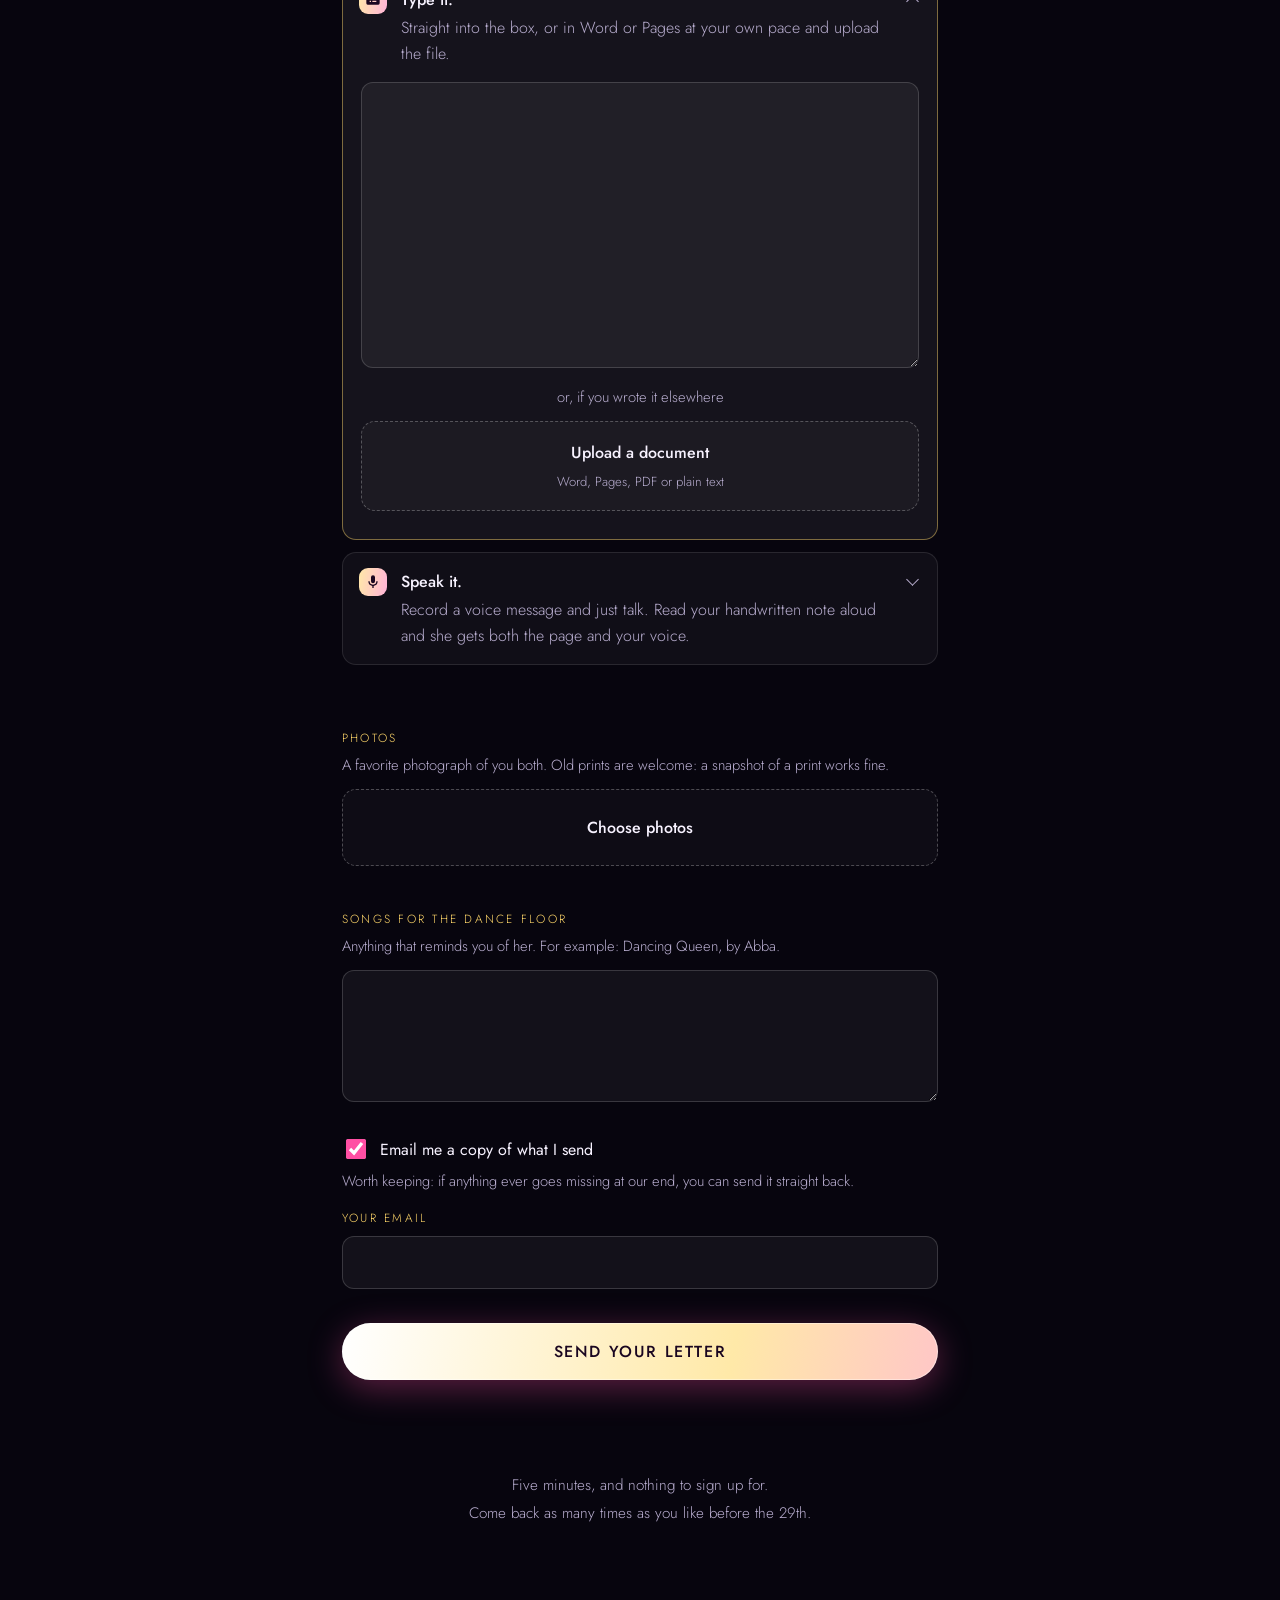
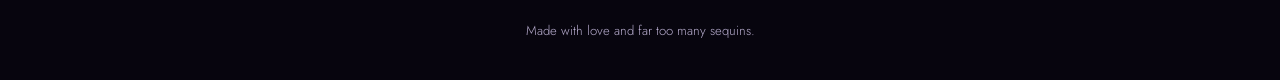
==== commit 118274bb: "Name the scan as well as the photo Somebody with a flatbed scanner, or a note already scanned to PDF" ====
--- a/index.html
+++ b/index.html
@@ -28,7 +28,7 @@
 <link rel="preconnect" href="https://fonts.googleapis.com">
 <link rel="preconnect" href="https://fonts.gstatic.com" crossorigin>
 <link href="https://fonts.googleapis.com/css2?family=Monoton&family=Jost:wght@300;400;500;600&display=swap" rel="stylesheet">
-<link rel="stylesheet" href="css/style.css?v=40">
+<link rel="stylesheet" href="css/style.css?v=41">
 <script>
 /* Set before anything paints, so a calm visitor never catches a flash of the
    full disco. Honors the system preference until they choose for themselves. */
@@ -127,7 +127,7 @@
           </button>
           <div class="open" id="open-write" hidden>
             <label class="drop small" for="docs">
-              <strong>Add a photo of your note</strong>
+              <strong>Add a photo or scan of your note</strong>
             </label>
             <!-- Photos and scans only. Typing has its own card, so offering
                  Word files here just opened the wrong half of the phone's
@@ -290,14 +290,14 @@
 
 <footer class="foot">Made with love and far too many sequins.</footer>
 
-<script src="js/calm.js?v=40"></script>
-<script src="js/config.js?v=40"></script>
-<script src="js/countdown.js?v=40"></script>
-<script src="js/tabs.js?v=40"></script>
-<script src="js/picker.js?v=40"></script>
-<script src="js/record.js?v=40"></script>
-<script src="js/form.js?v=40"></script>
-<script src="js/disco.js?v=40"></script>
-<script src="js/audio.js?v=40"></script>
+<script src="js/calm.js?v=41"></script>
+<script src="js/config.js?v=41"></script>
+<script src="js/countdown.js?v=41"></script>
+<script src="js/tabs.js?v=41"></script>
+<script src="js/picker.js?v=41"></script>
+<script src="js/record.js?v=41"></script>
+<script src="js/form.js?v=41"></script>
+<script src="js/disco.js?v=41"></script>
+<script src="js/audio.js?v=41"></script>
 </body>
 </html>
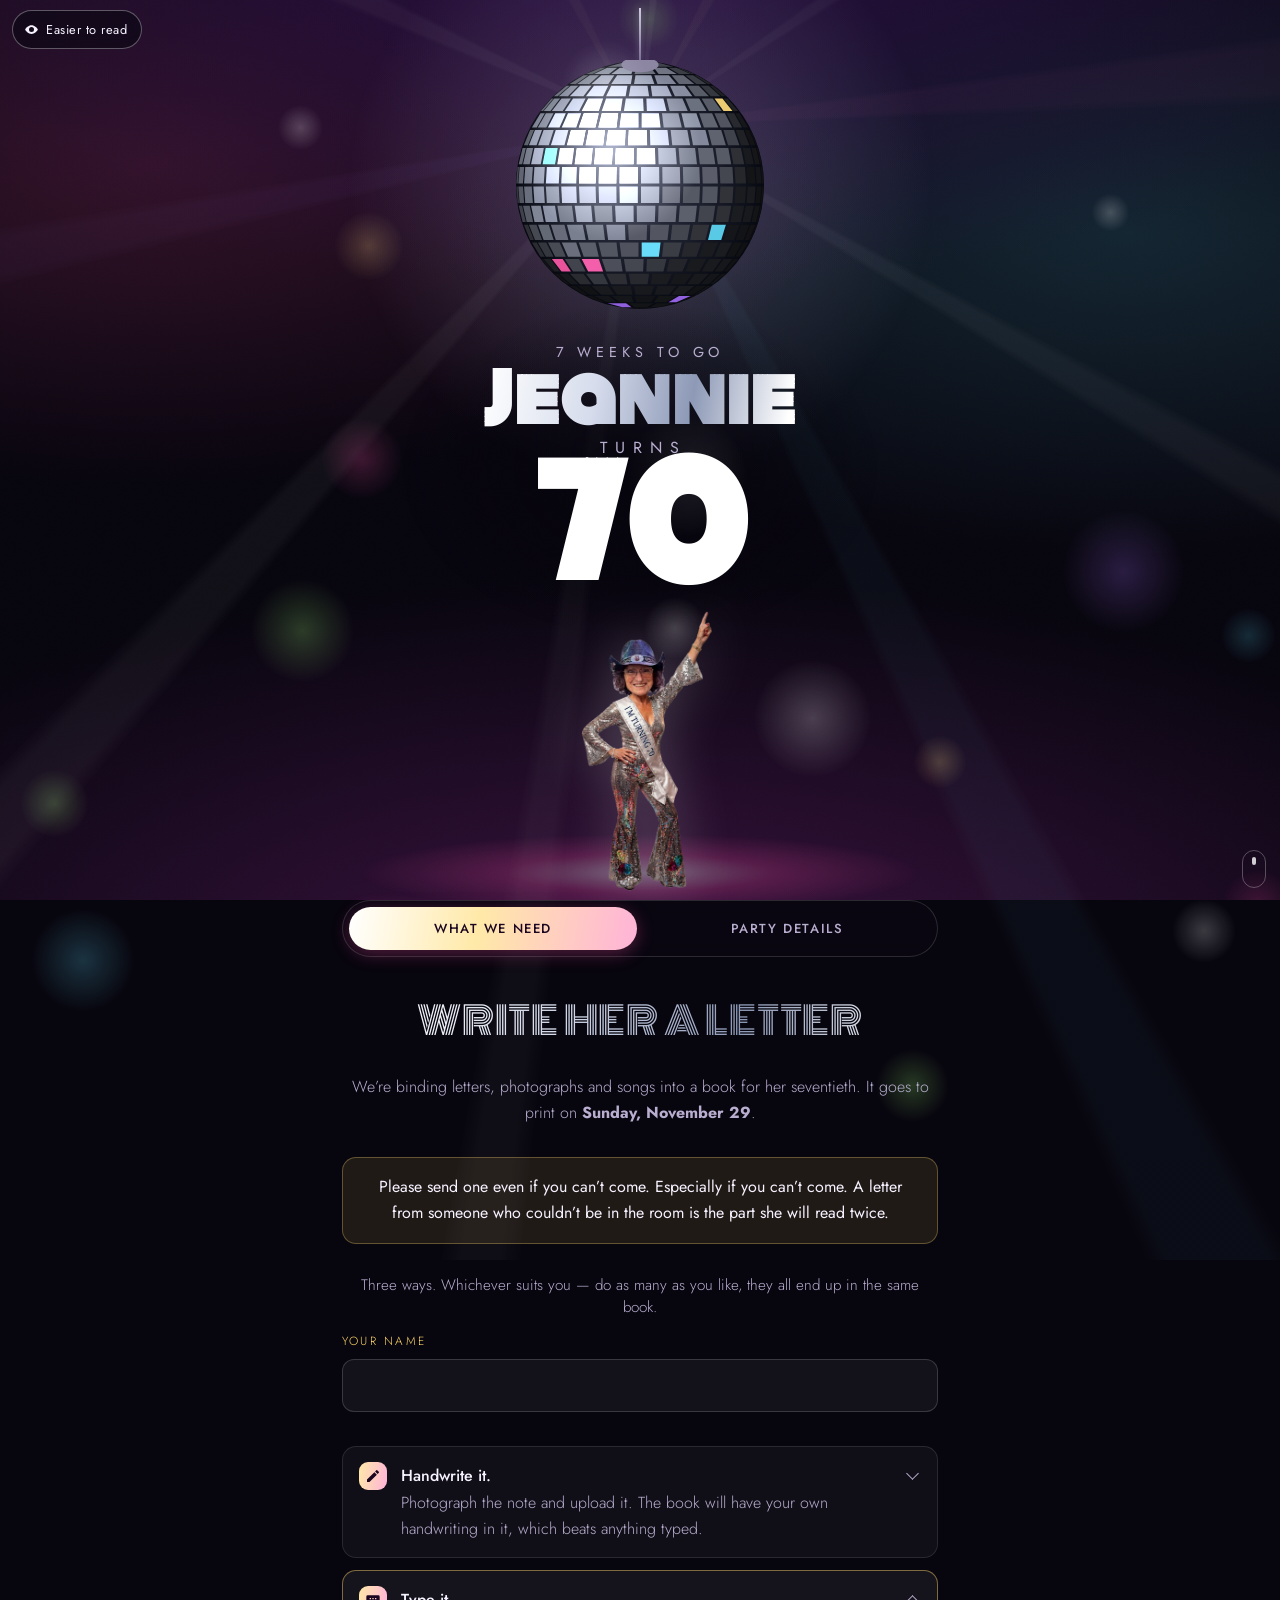
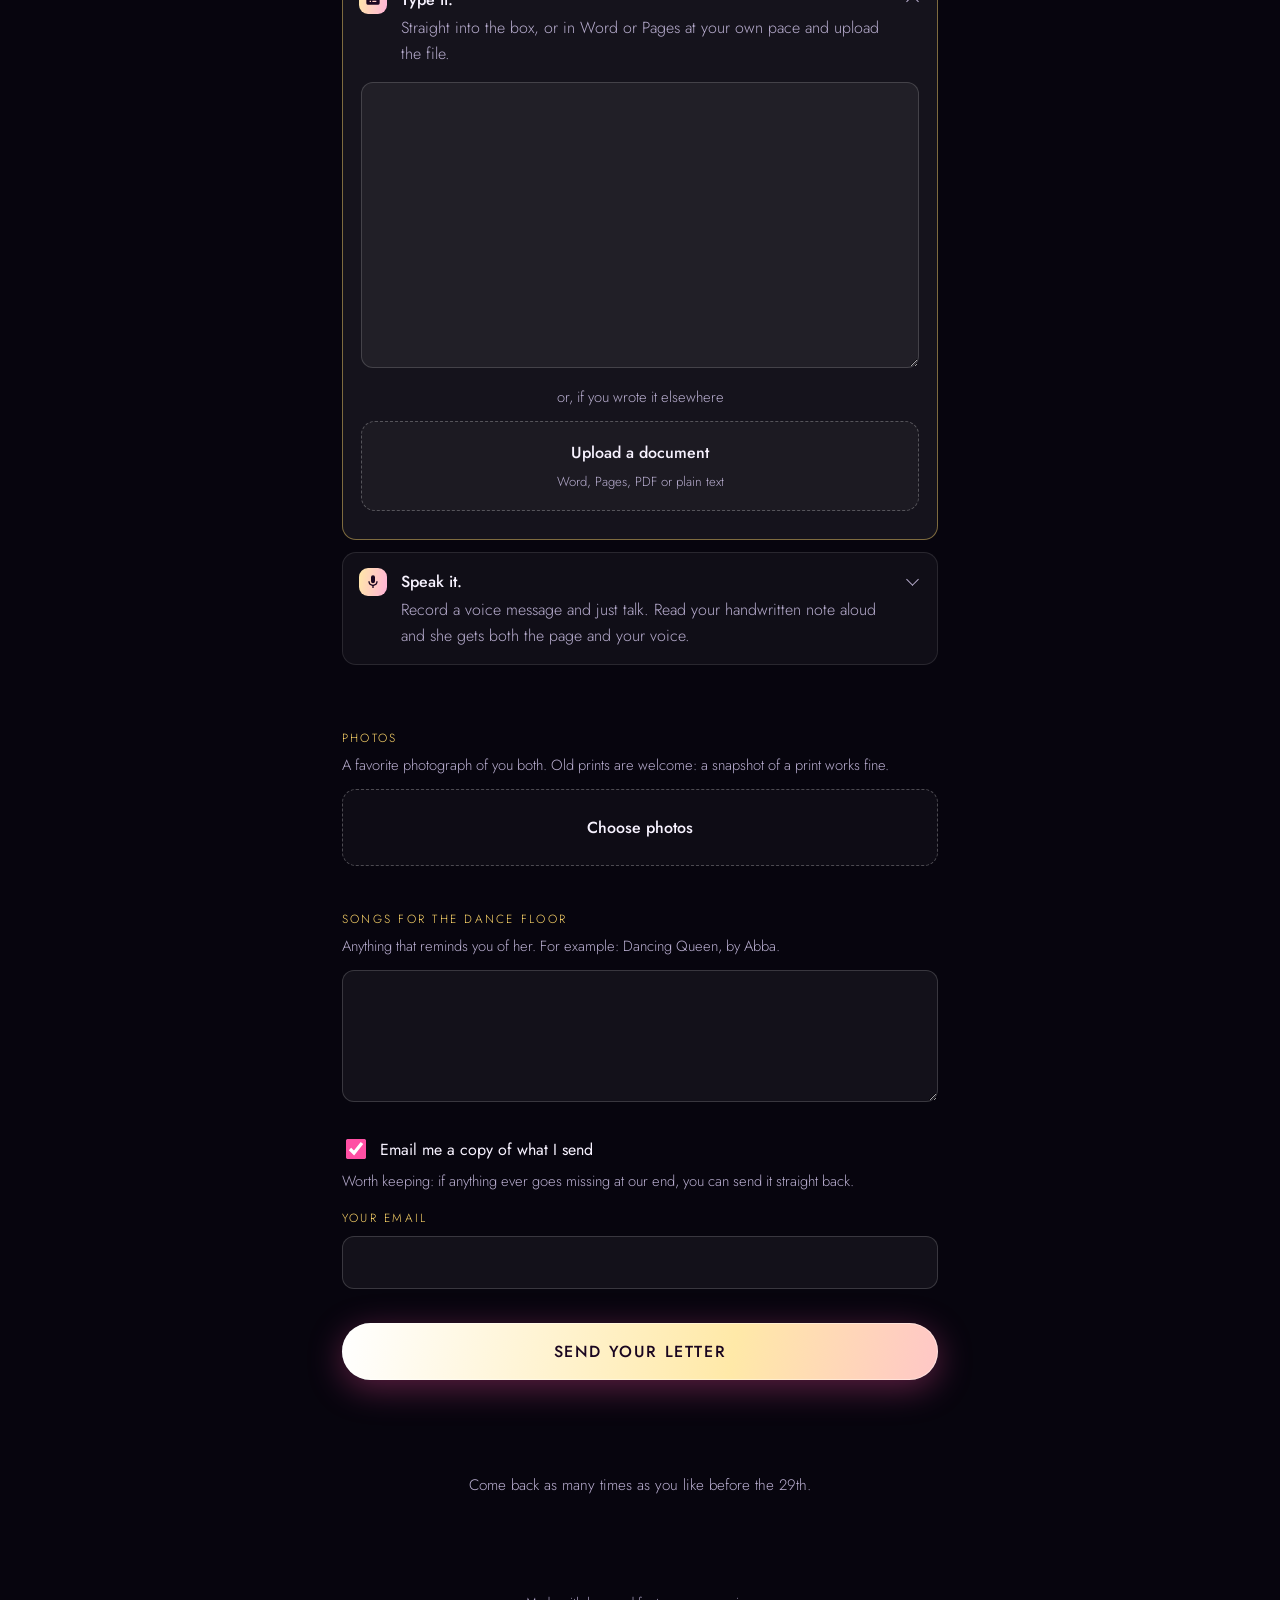
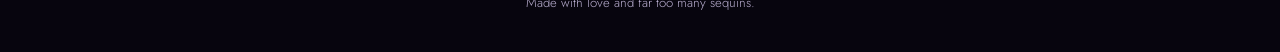
==== commit c4603e3c: "Record and upload as a pair, and drop the padding line Recording and uploading are two ways of doing" ====
--- a/index.html
+++ b/index.html
@@ -28,7 +28,7 @@
 <link rel="preconnect" href="https://fonts.googleapis.com">
 <link rel="preconnect" href="https://fonts.gstatic.com" crossorigin>
 <link href="https://fonts.googleapis.com/css2?family=Monoton&family=Jost:wght@300;400;500;600&display=swap" rel="stylesheet">
-<link rel="stylesheet" href="css/style.css?v=41">
+<link rel="stylesheet" href="css/style.css?v=43">
 <script>
 /* Set before anything paints, so a calm visitor never catches a flash of the
    full disco. Honors the system preference until they choose for themselves. */
@@ -169,14 +169,16 @@
           </button>
           <div class="open" id="open-speak" hidden>
             <div id="recorder">
-              <button class="record" id="recordBtn" type="button" aria-pressed="false"></button>
+              <div class="duo">
+                <button class="record" id="recordBtn" type="button" aria-pressed="false"></button>
+                <span class="duo-or" id="duoOr">or</span>
+                <label class="drop duo-drop" for="audioFiles">
+                  <strong>Upload a file</strong>
+                </label>
+              </div>
+              <p class="hint center">A voice memo from your phone works perfectly.</p>
               <p class="hint" id="recordStatus"></p>
             </div>
-            <p class="hint center">or, if you already recorded one</p>
-            <label class="drop small" for="audioFiles">
-              <strong>Upload an audio file</strong>
-              <small>A voice memo from your phone is perfect</small>
-            </label>
             <input id="audioFiles" type="file" name="audioFiles"
                    accept="audio/*,.m4a,.mp3,.wav,.aac,.ogg,.webm,.caf" multiple hidden>
             <div class="recordings" id="recordings"></div>
@@ -224,7 +226,6 @@
       <button class="cta submit" type="submit">Send your letter</button>
       <p class="note" id="formNote" role="status" aria-live="polite"></p>
       <p class="choose-note">
-        Five minutes, and nothing to sign up for.<br>
         Come back as many times as you like before the 29th.
       </p>
     </form>
@@ -290,14 +291,14 @@
 
 <footer class="foot">Made with love and far too many sequins.</footer>
 
-<script src="js/calm.js?v=41"></script>
-<script src="js/config.js?v=41"></script>
-<script src="js/countdown.js?v=41"></script>
-<script src="js/tabs.js?v=41"></script>
-<script src="js/picker.js?v=41"></script>
-<script src="js/record.js?v=41"></script>
-<script src="js/form.js?v=41"></script>
-<script src="js/disco.js?v=41"></script>
-<script src="js/audio.js?v=41"></script>
+<script src="js/calm.js?v=43"></script>
+<script src="js/config.js?v=43"></script>
+<script src="js/countdown.js?v=43"></script>
+<script src="js/tabs.js?v=43"></script>
+<script src="js/picker.js?v=43"></script>
+<script src="js/record.js?v=43"></script>
+<script src="js/form.js?v=43"></script>
+<script src="js/disco.js?v=43"></script>
+<script src="js/audio.js?v=43"></script>
 </body>
 </html>
--- a/css/style.css
+++ b/css/style.css
@@ -868,3 +868,33 @@
 
 .calm .pick.on{ background:#ffe7f3; }
 .calm .pick .badge{ background:#ffe7f3; }
+
+
+/* Record or upload, as a matched pair rather than one stacked under the
+   other: they are two ways of doing the same thing. */
+.duo{ display:flex; align-items:stretch; gap:10px; }
+.duo-or{
+  align-self:center; flex:0 0 auto;
+  font-size:.72rem; letter-spacing:.18em;
+  text-transform:uppercase; color:var(--ink-dim);
+}
+.duo > .record,
+.duo > .duo-drop{
+  flex:1 1 0; min-width:0; margin:0;
+  display:flex; align-items:center; justify-content:center; gap:8px;
+  padding:16px 12px; border-radius:14px;
+  text-align:center; font-size:.95rem;
+}
+.duo > .duo-drop{
+  border:1.5px dashed rgba(255,255,255,.26);
+  background:rgba(255,255,255,.03);
+}
+.duo > .duo-drop strong{ font-weight:500; font-size:.95rem; }
+.duo > .record{ border-radius:14px; }
+
+@media (max-width:430px){
+  .duo{ gap:8px; }
+  .duo > .record, .duo > .duo-drop{ padding:14px 8px; font-size:.88rem; }
+  .duo > .duo-drop strong{ font-size:.88rem; }
+  .duo-or{ font-size:.66rem; letter-spacing:.1em; }
+}
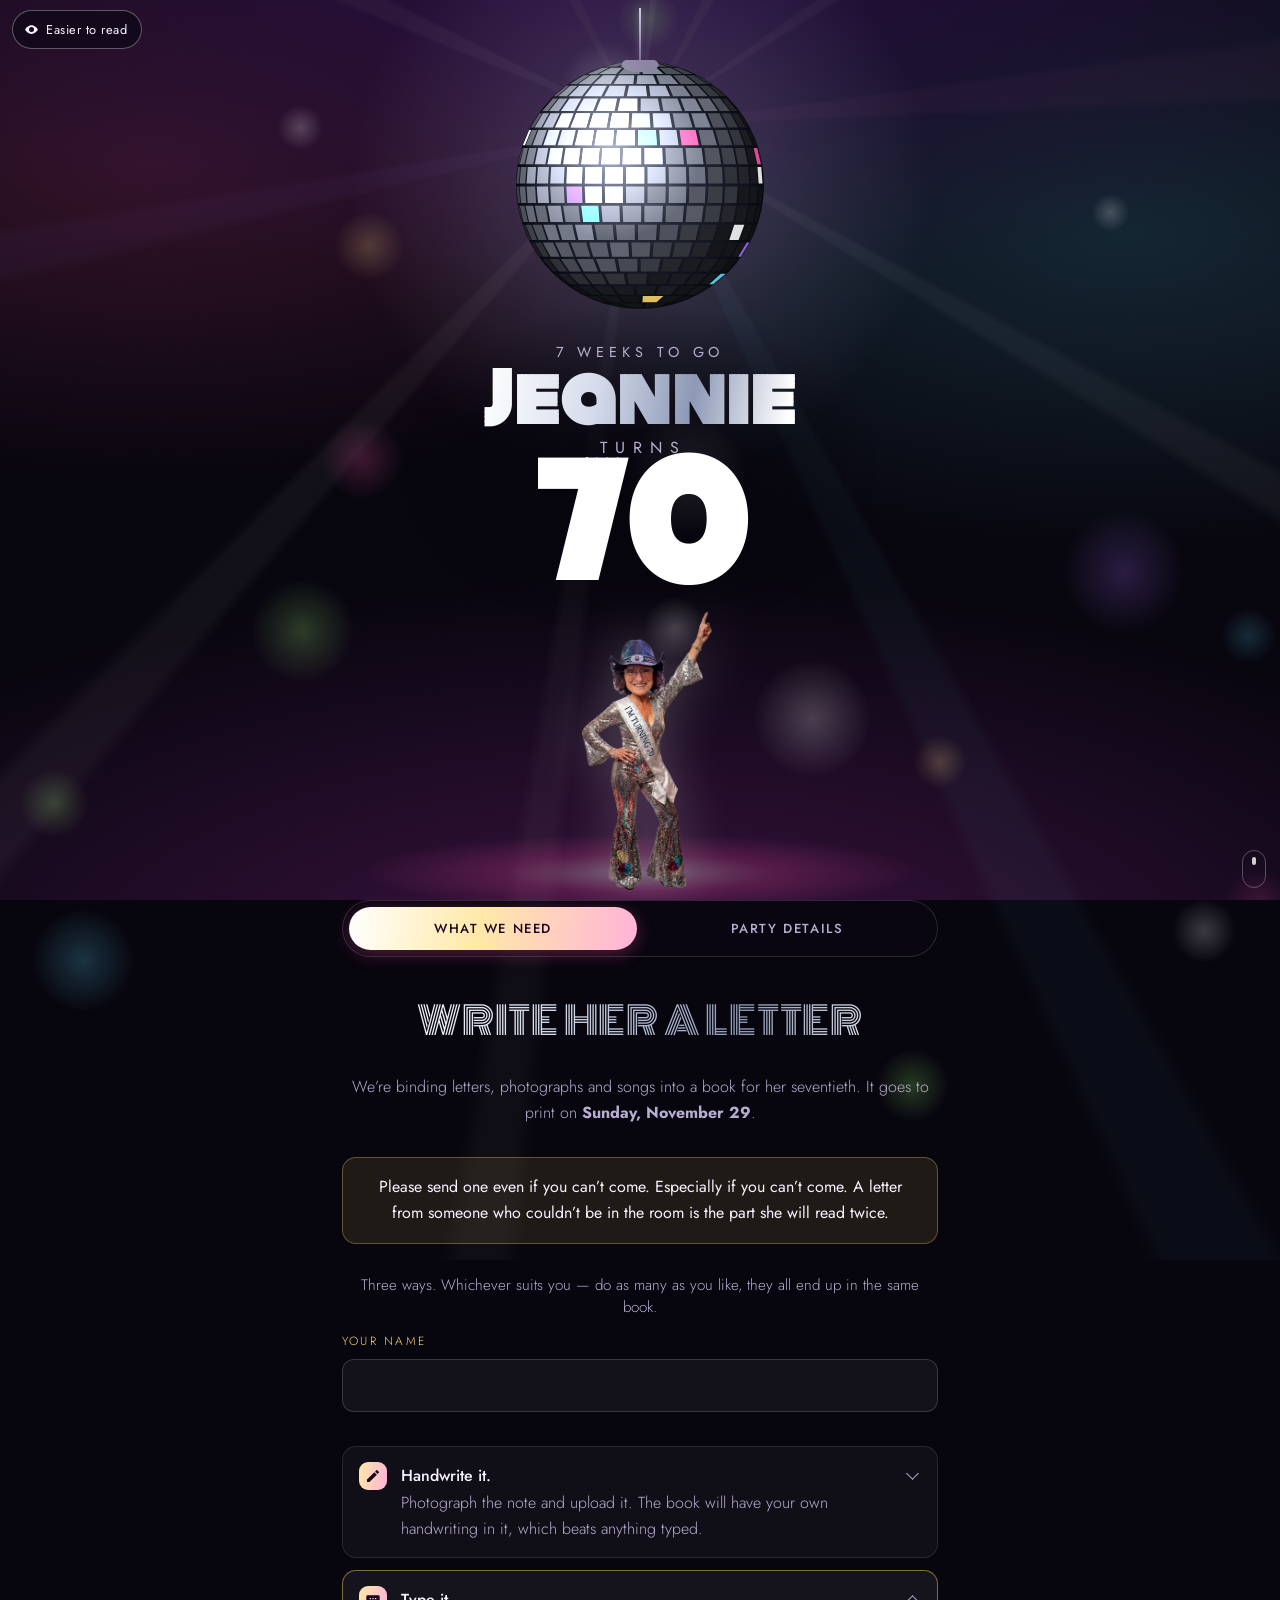
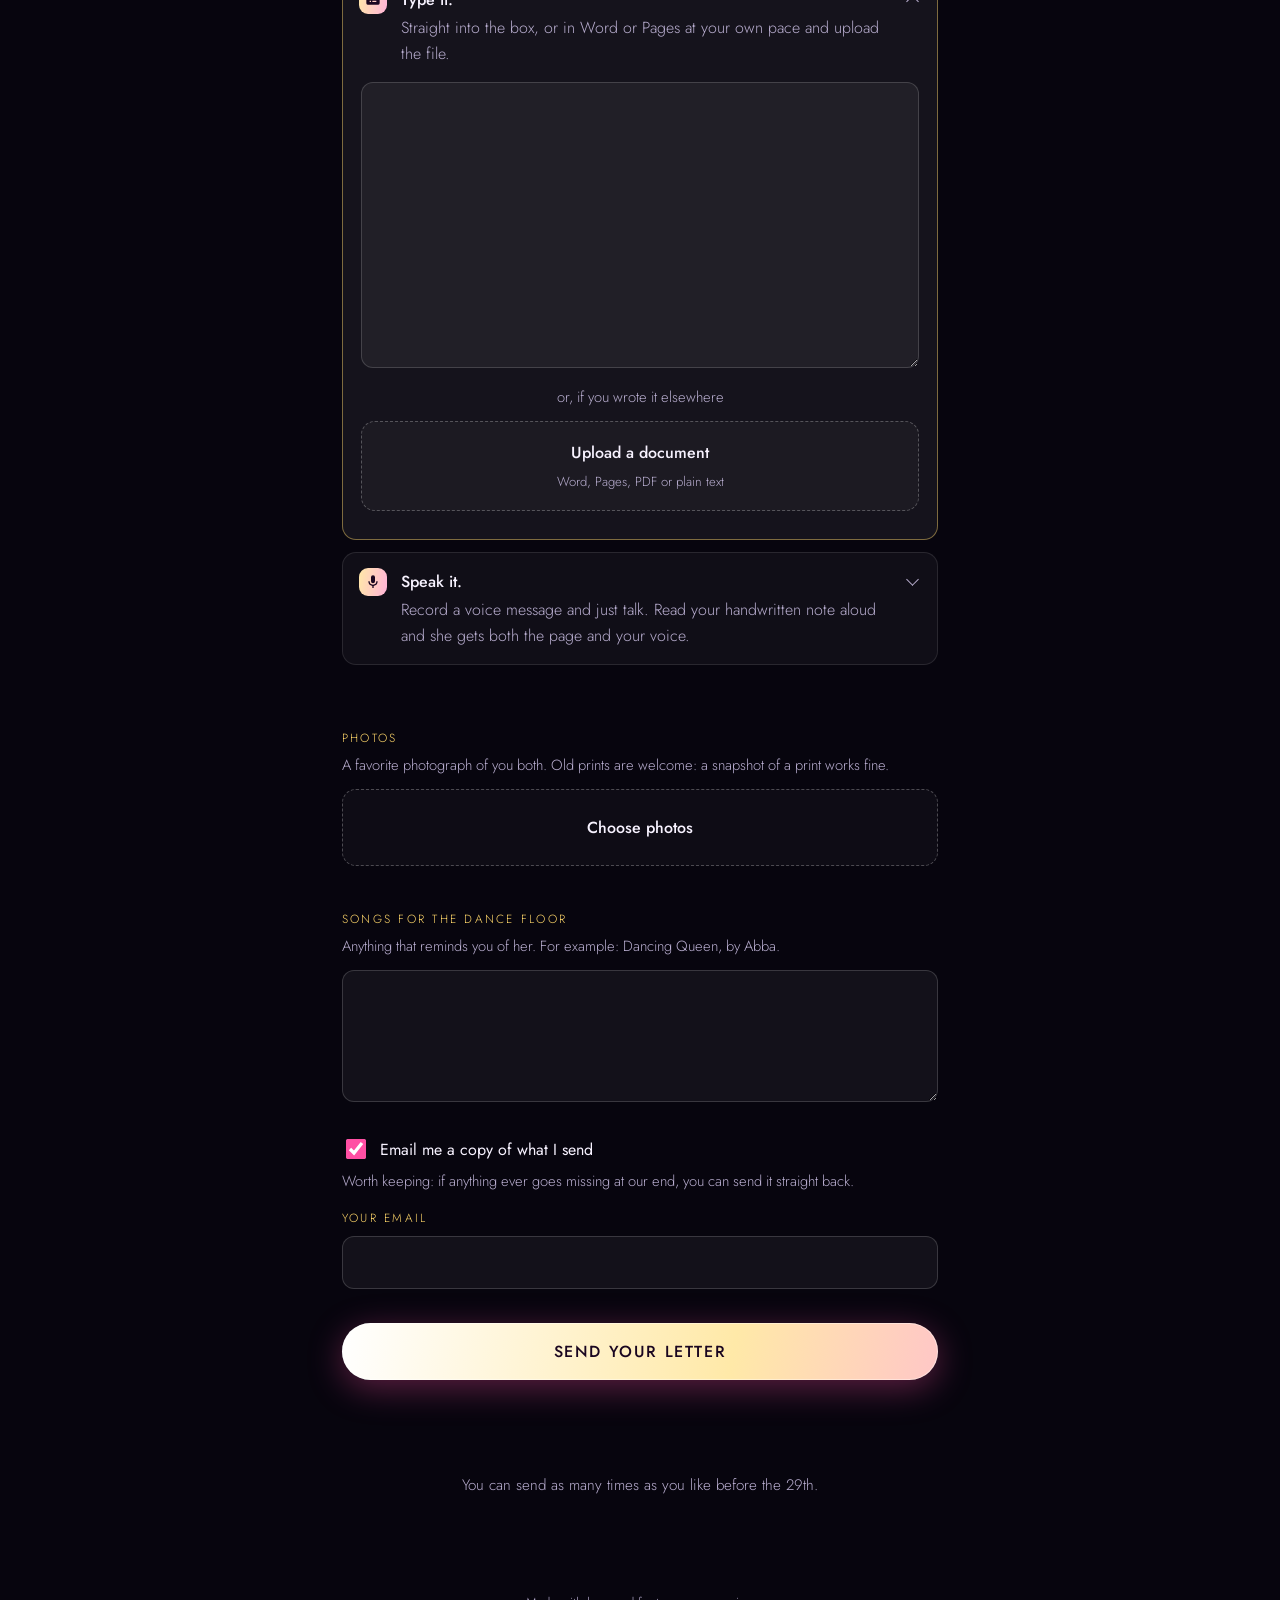
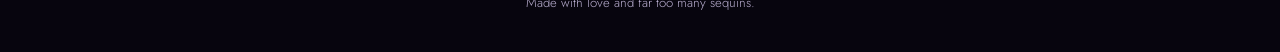
==== commit dcbacf78: "Save the typed letter locally, and stop implying more than that "Come back as many times as you like" ====
--- a/index.html
+++ b/index.html
@@ -28,7 +28,7 @@
 <link rel="preconnect" href="https://fonts.googleapis.com">
 <link rel="preconnect" href="https://fonts.gstatic.com" crossorigin>
 <link href="https://fonts.googleapis.com/css2?family=Monoton&family=Jost:wght@300;400;500;600&display=swap" rel="stylesheet">
-<link rel="stylesheet" href="css/style.css?v=43">
+<link rel="stylesheet" href="css/style.css?v=45">
 <script>
 /* Set before anything paints, so a calm visitor never catches a flash of the
    full disco. Honors the system preference until they choose for themselves. */
@@ -223,10 +223,11 @@
         </label>
       </div>
 
+      <p class="hint center" id="draftNote" hidden></p>
       <button class="cta submit" type="submit">Send your letter</button>
       <p class="note" id="formNote" role="status" aria-live="polite"></p>
       <p class="choose-note">
-        Come back as many times as you like before the 29th.
+        You can send as many times as you like before the 29th.
       </p>
     </form>
   </div>
@@ -291,14 +292,15 @@
 
 <footer class="foot">Made with love and far too many sequins.</footer>
 
-<script src="js/calm.js?v=43"></script>
-<script src="js/config.js?v=43"></script>
-<script src="js/countdown.js?v=43"></script>
-<script src="js/tabs.js?v=43"></script>
-<script src="js/picker.js?v=43"></script>
-<script src="js/record.js?v=43"></script>
-<script src="js/form.js?v=43"></script>
-<script src="js/disco.js?v=43"></script>
-<script src="js/audio.js?v=43"></script>
+<script src="js/calm.js?v=45"></script>
+<script src="js/config.js?v=45"></script>
+<script src="js/countdown.js?v=45"></script>
+<script src="js/tabs.js?v=45"></script>
+<script src="js/picker.js?v=45"></script>
+<script src="js/record.js?v=45"></script>
+<script src="js/form.js?v=45"></script>
+<script src="js/draft.js?v=45"></script>
+<script src="js/disco.js?v=45"></script>
+<script src="js/audio.js?v=45"></script>
 </body>
 </html>
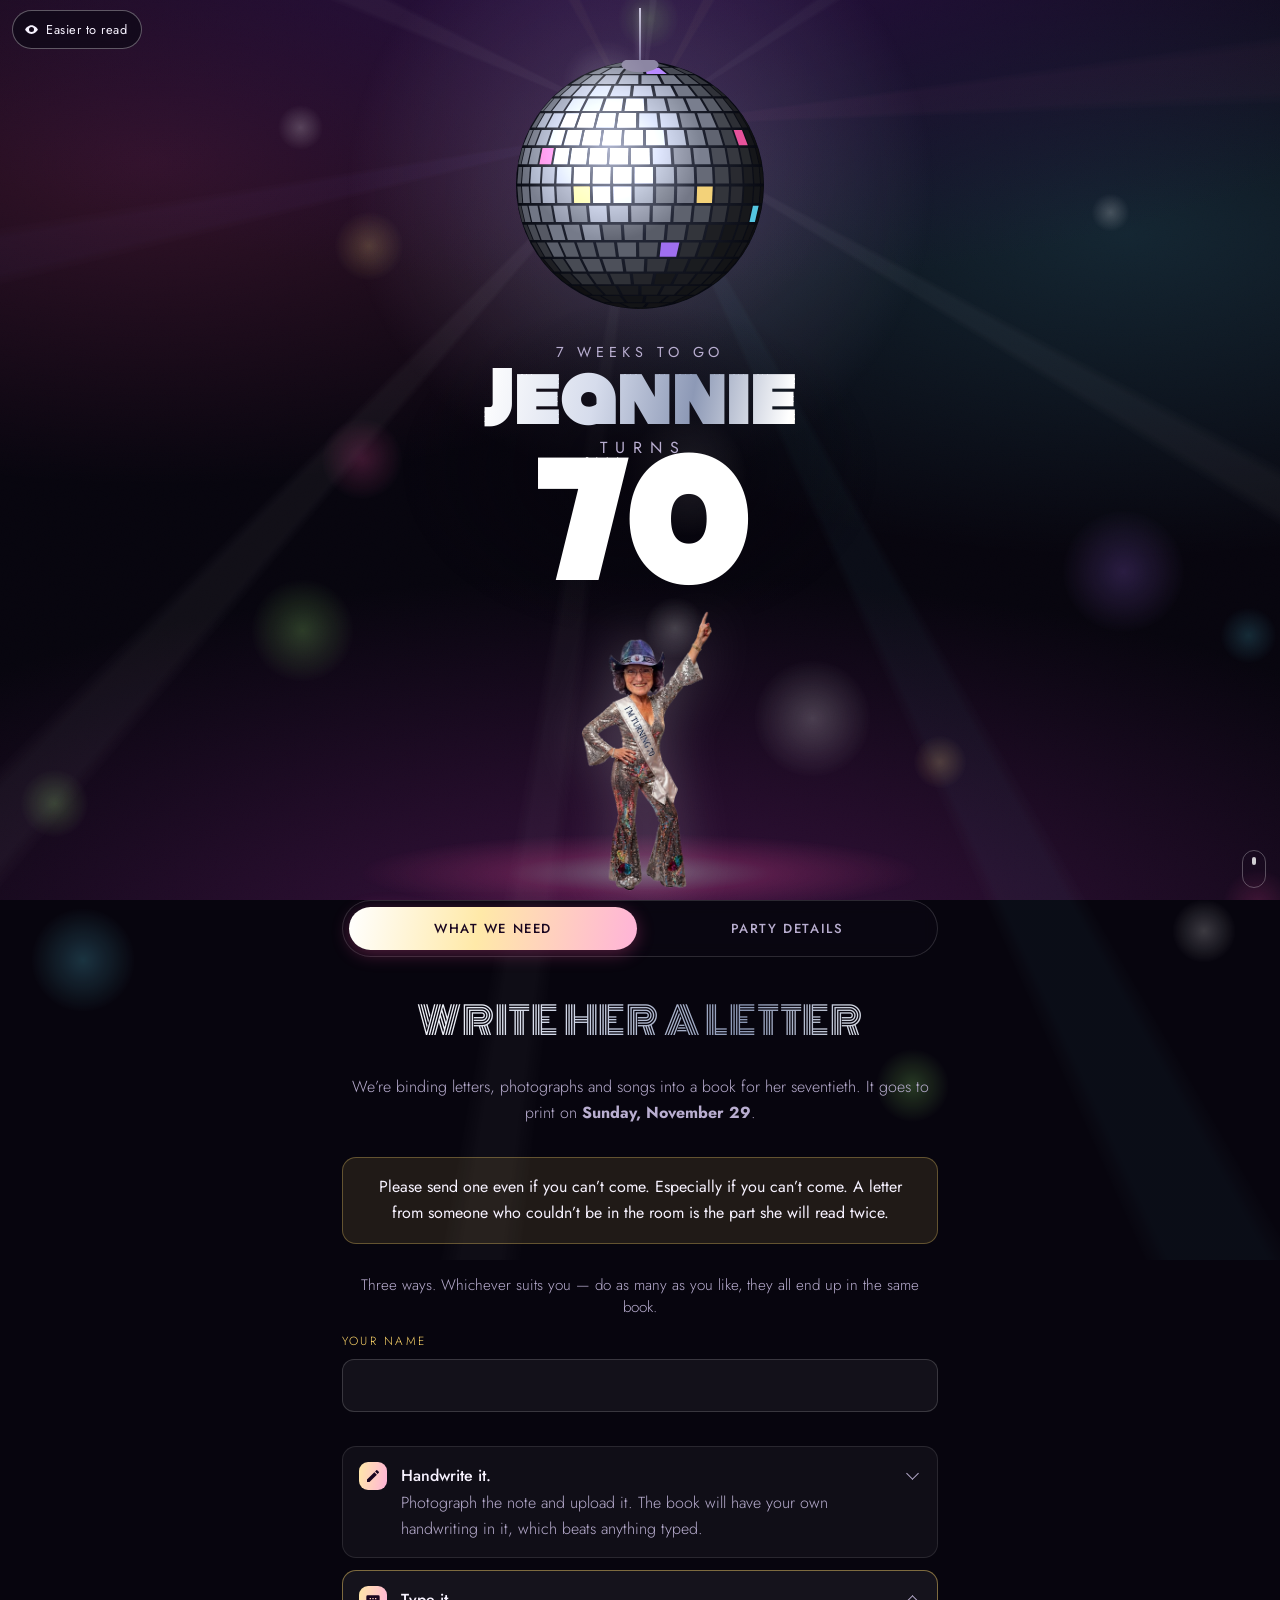
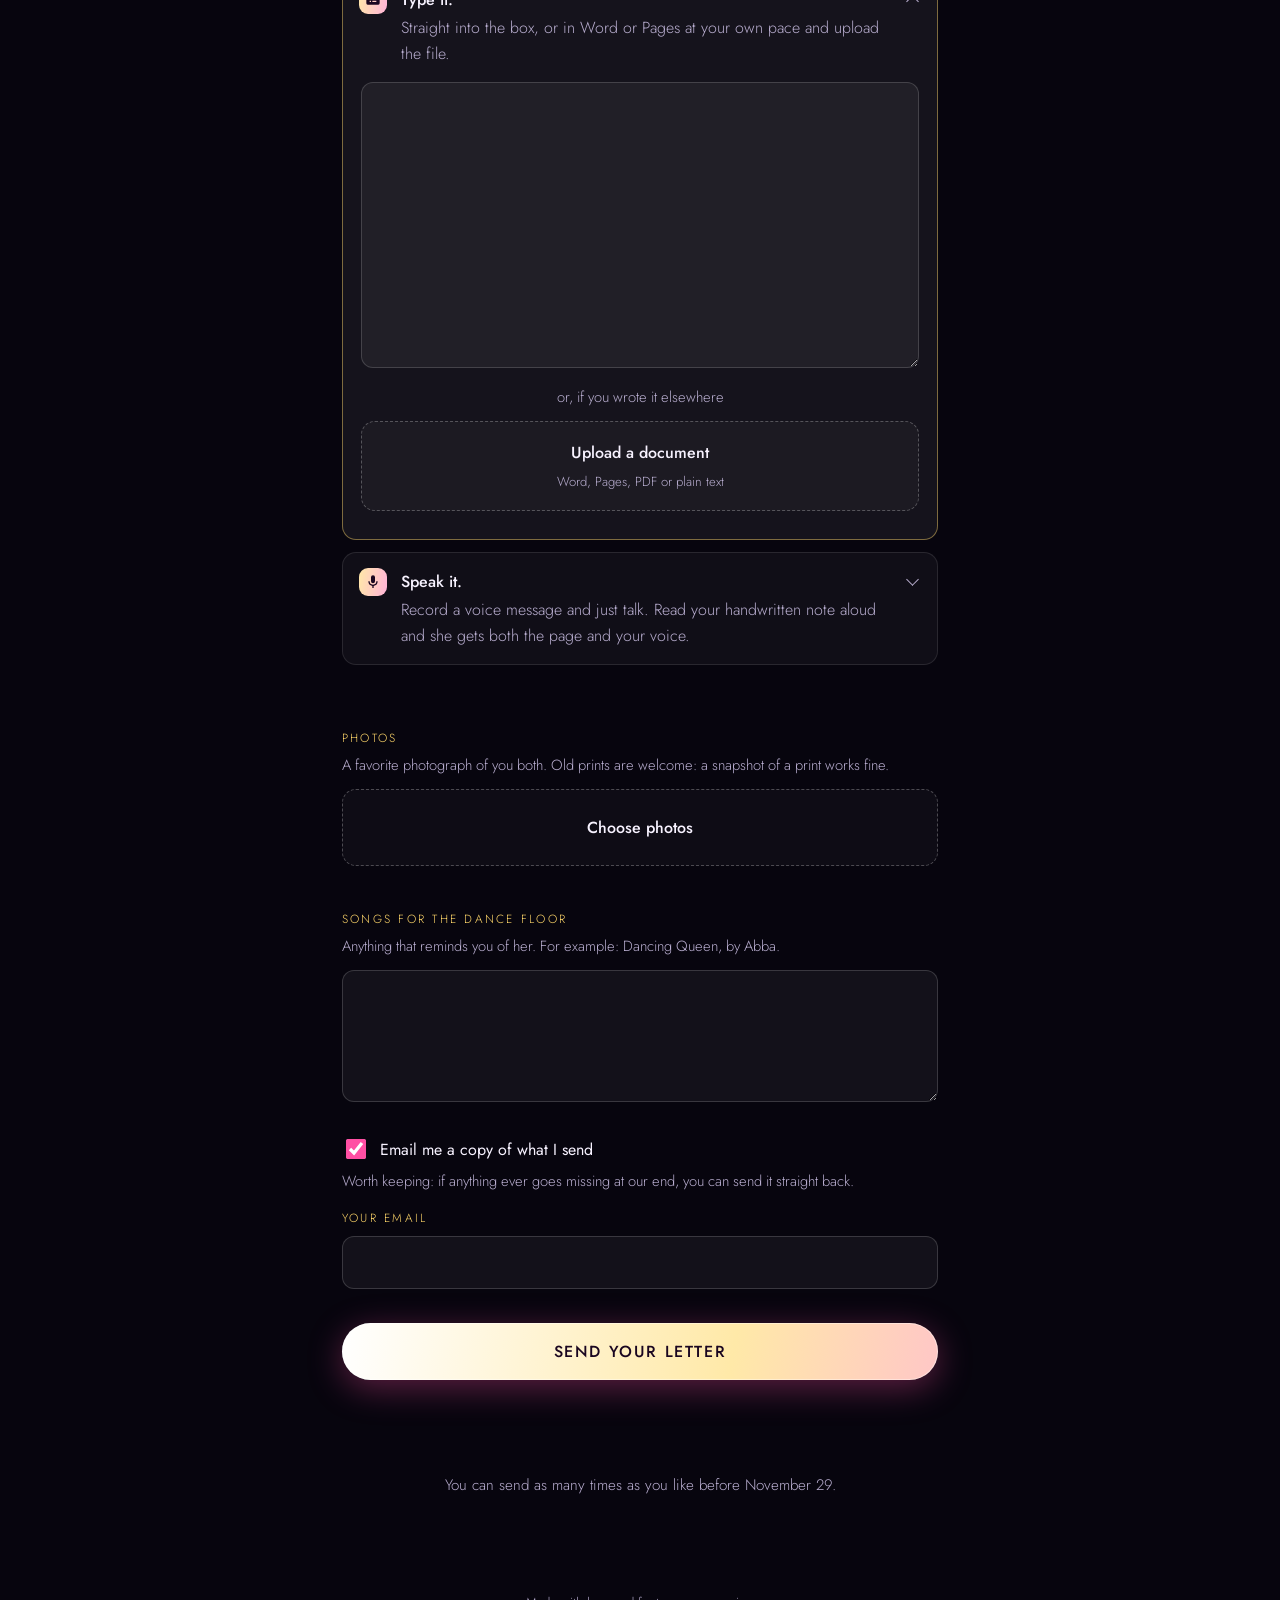
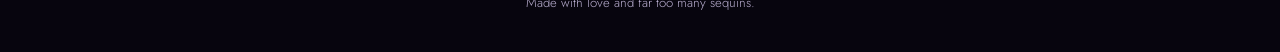
==== commit 1c1ab6b8: "Name the month on the deadline "Before the 29th" assumes the reader knows which month, and this page" ====
--- a/index.html
+++ b/index.html
@@ -28,7 +28,7 @@
 <link rel="preconnect" href="https://fonts.googleapis.com">
 <link rel="preconnect" href="https://fonts.gstatic.com" crossorigin>
 <link href="https://fonts.googleapis.com/css2?family=Monoton&family=Jost:wght@300;400;500;600&display=swap" rel="stylesheet">
-<link rel="stylesheet" href="css/style.css?v=45">
+<link rel="stylesheet" href="css/style.css?v=46">
 <script>
 /* Set before anything paints, so a calm visitor never catches a flash of the
    full disco. Honors the system preference until they choose for themselves. */
@@ -227,7 +227,7 @@
       <button class="cta submit" type="submit">Send your letter</button>
       <p class="note" id="formNote" role="status" aria-live="polite"></p>
       <p class="choose-note">
-        You can send as many times as you like before the 29th.
+        You can send as many times as you like before November 29.
       </p>
     </form>
   </div>
@@ -292,15 +292,15 @@
 
 <footer class="foot">Made with love and far too many sequins.</footer>
 
-<script src="js/calm.js?v=45"></script>
-<script src="js/config.js?v=45"></script>
-<script src="js/countdown.js?v=45"></script>
-<script src="js/tabs.js?v=45"></script>
-<script src="js/picker.js?v=45"></script>
-<script src="js/record.js?v=45"></script>
-<script src="js/form.js?v=45"></script>
-<script src="js/draft.js?v=45"></script>
-<script src="js/disco.js?v=45"></script>
-<script src="js/audio.js?v=45"></script>
+<script src="js/calm.js?v=46"></script>
+<script src="js/config.js?v=46"></script>
+<script src="js/countdown.js?v=46"></script>
+<script src="js/tabs.js?v=46"></script>
+<script src="js/picker.js?v=46"></script>
+<script src="js/record.js?v=46"></script>
+<script src="js/form.js?v=46"></script>
+<script src="js/draft.js?v=46"></script>
+<script src="js/disco.js?v=46"></script>
+<script src="js/audio.js?v=46"></script>
 </body>
 </html>
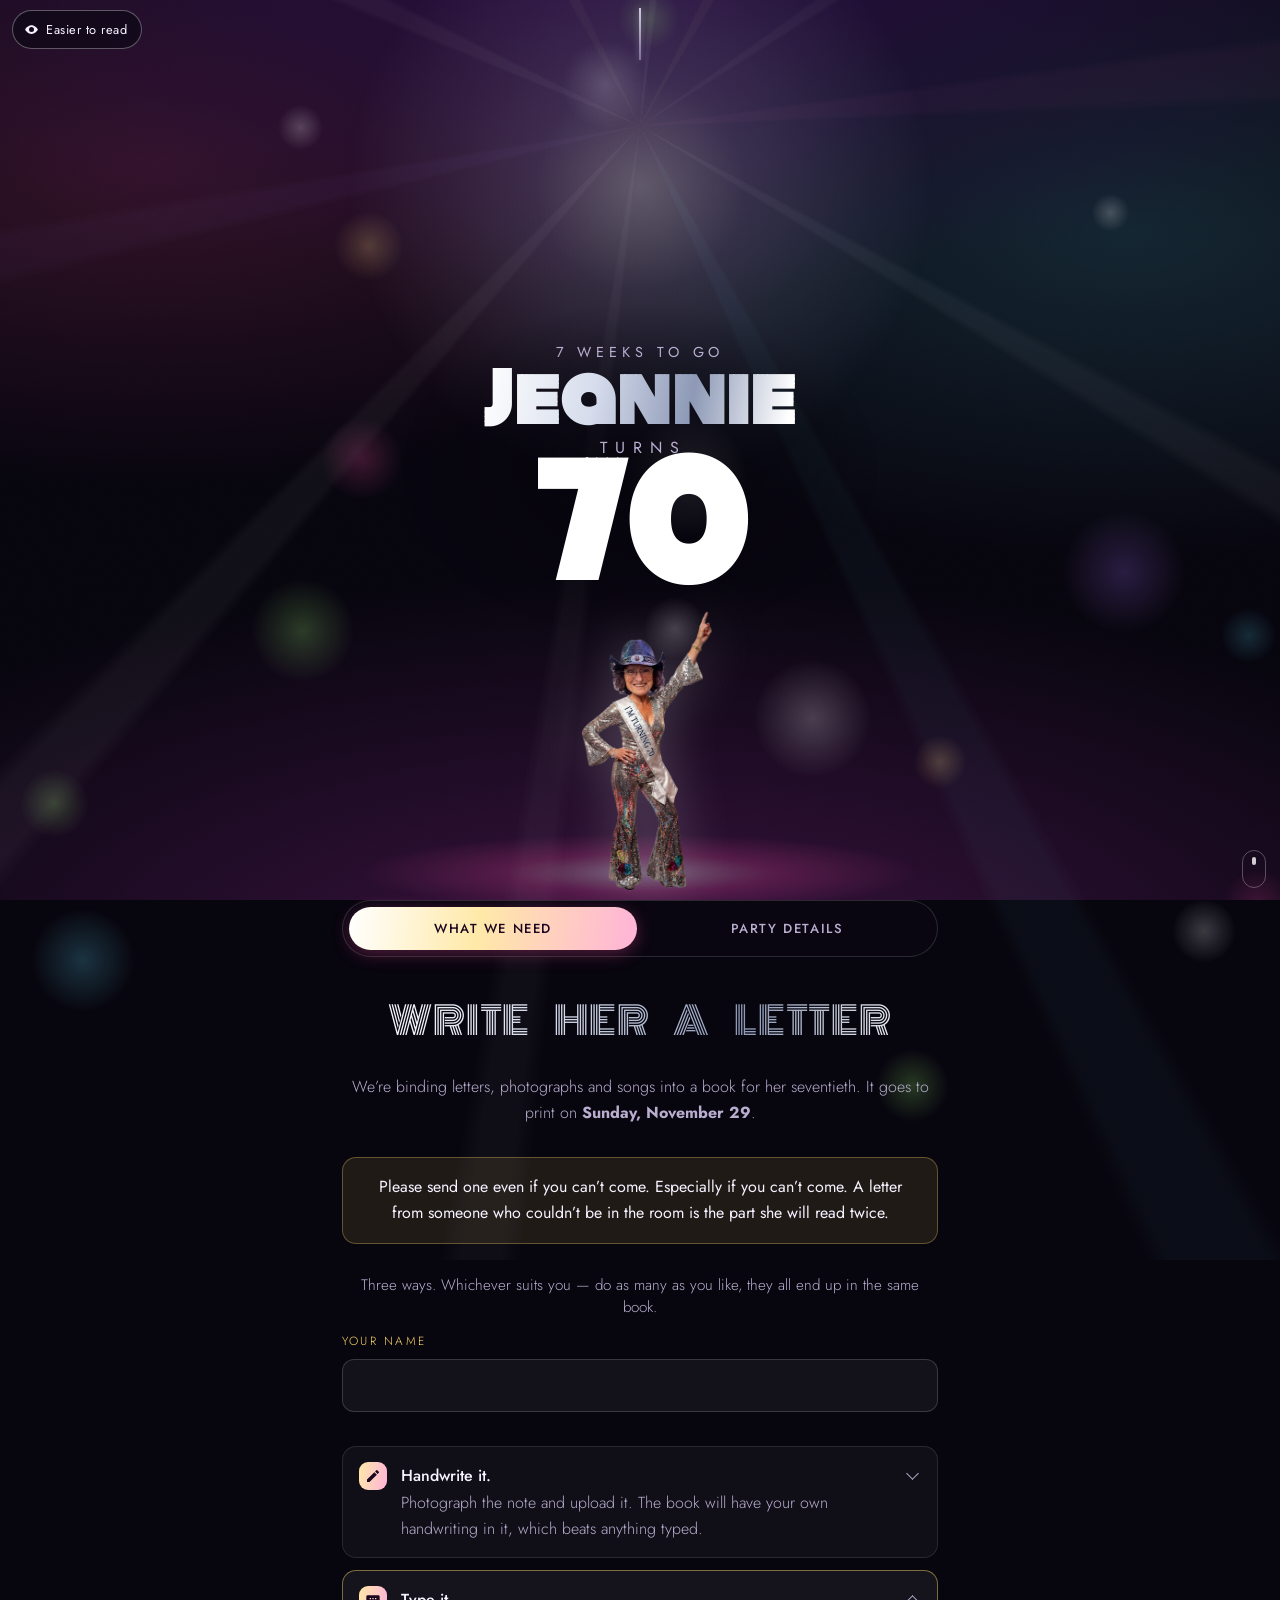
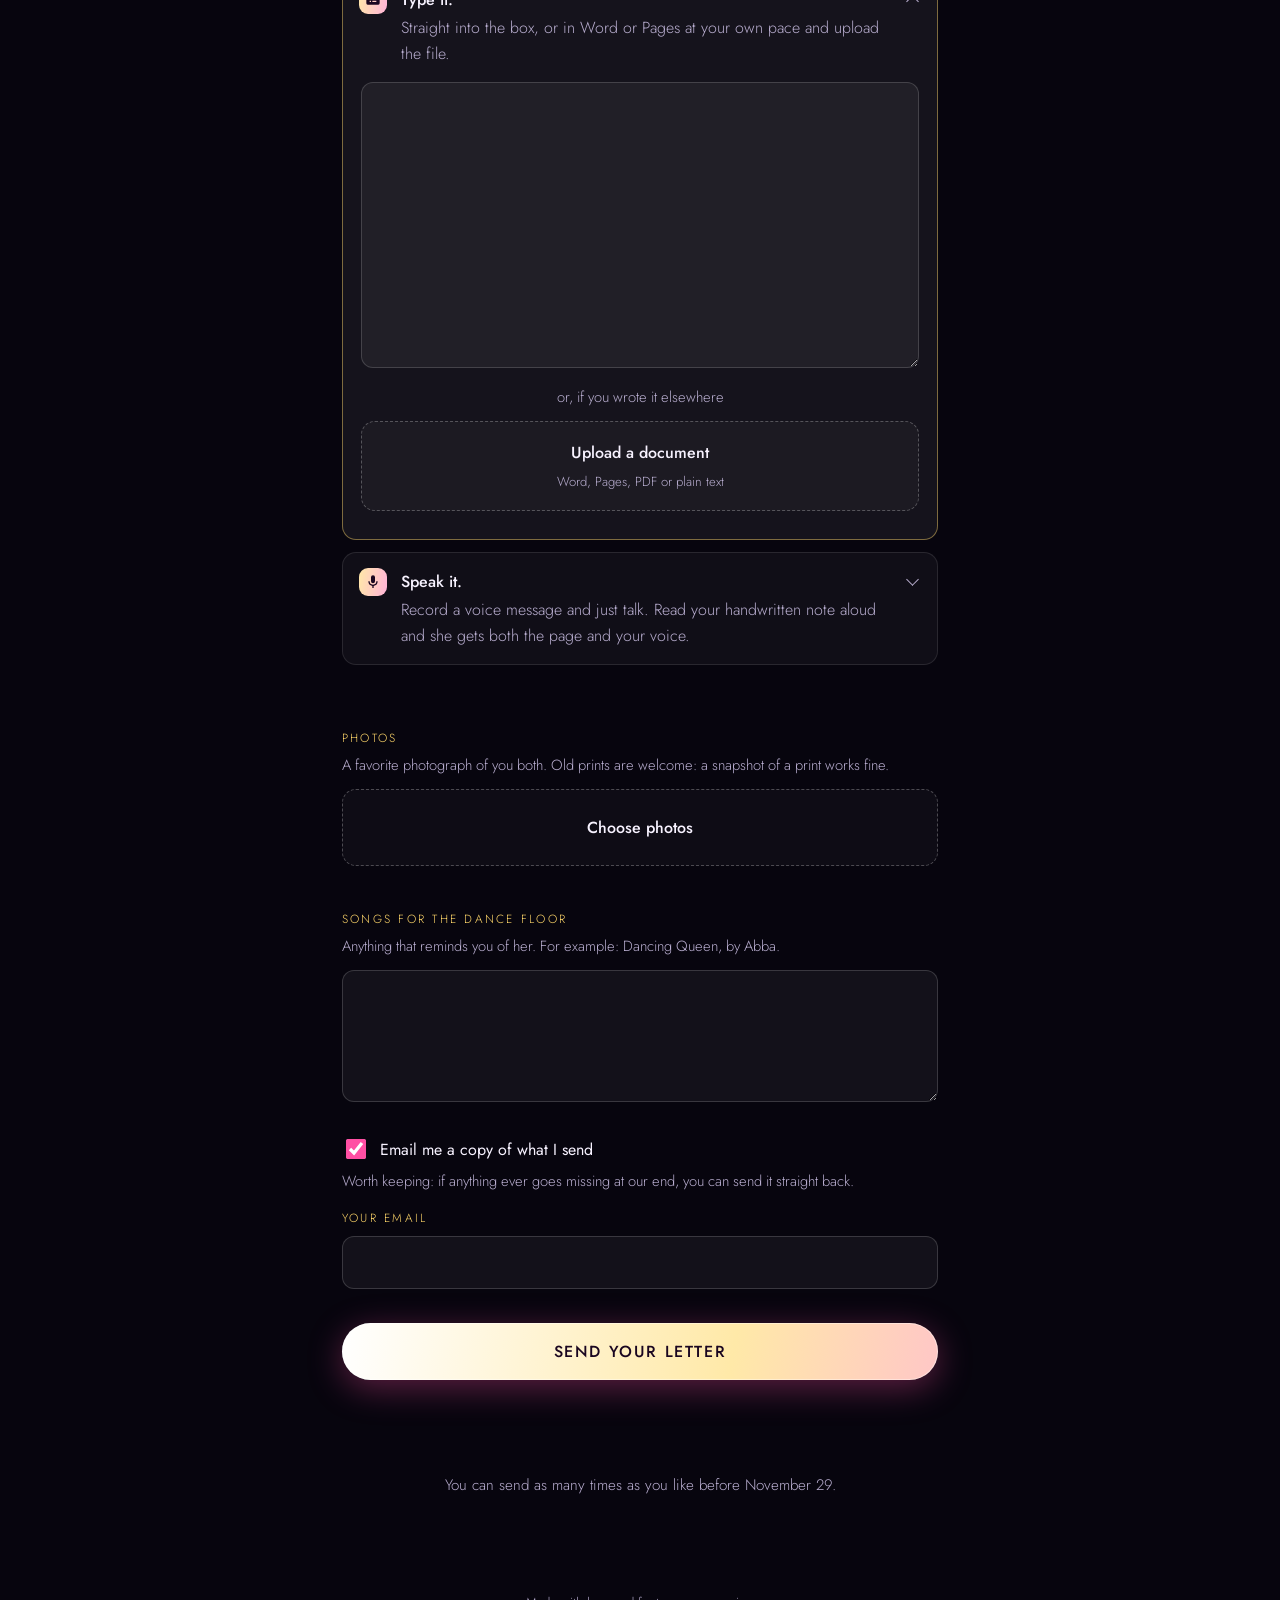
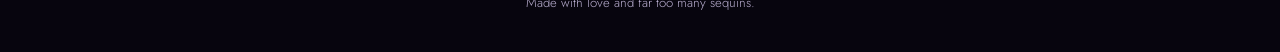
==== commit 15258954: "Mirror ball favicon, and air between the words in the headings The tab icon is the page's own mirror" ====
--- a/index.html
+++ b/index.html
@@ -28,7 +28,10 @@
 <link rel="preconnect" href="https://fonts.googleapis.com">
 <link rel="preconnect" href="https://fonts.gstatic.com" crossorigin>
 <link href="https://fonts.googleapis.com/css2?family=Monoton&family=Jost:wght@300;400;500;600&display=swap" rel="stylesheet">
-<link rel="stylesheet" href="css/style.css?v=46">
+<link rel="icon" type="image/png" sizes="32x32" href="images/favicon-32.png">
+<link rel="icon" type="image/png" sizes="512x512" href="images/favicon-512.png">
+<link rel="apple-touch-icon" href="images/apple-touch-icon.png">
+<link rel="stylesheet" href="css/style.css?v=47">
 <script>
 /* Set before anything paints, so a calm visitor never catches a flash of the
    full disco. Honors the system preference until they choose for themselves. */
@@ -292,15 +295,15 @@
 
 <footer class="foot">Made with love and far too many sequins.</footer>
 
-<script src="js/calm.js?v=46"></script>
-<script src="js/config.js?v=46"></script>
-<script src="js/countdown.js?v=46"></script>
-<script src="js/tabs.js?v=46"></script>
-<script src="js/picker.js?v=46"></script>
-<script src="js/record.js?v=46"></script>
-<script src="js/form.js?v=46"></script>
-<script src="js/draft.js?v=46"></script>
-<script src="js/disco.js?v=46"></script>
-<script src="js/audio.js?v=46"></script>
+<script src="js/calm.js?v=47"></script>
+<script src="js/config.js?v=47"></script>
+<script src="js/countdown.js?v=47"></script>
+<script src="js/tabs.js?v=47"></script>
+<script src="js/picker.js?v=47"></script>
+<script src="js/record.js?v=47"></script>
+<script src="js/form.js?v=47"></script>
+<script src="js/draft.js?v=47"></script>
+<script src="js/disco.js?v=47"></script>
+<script src="js/audio.js?v=47"></script>
 </body>
 </html>
--- a/css/style.css
+++ b/css/style.css
@@ -274,7 +274,7 @@
   margin:14px 0 6px;
   font-family:"Monoton", cursive; font-weight:400;
   font-size:clamp(1.7rem,8vw,2.8rem);
-  text-transform:uppercase; letter-spacing:.02em;
+  text-transform:uppercase; letter-spacing:.02em; word-spacing:.5em;
 }
 .back{
   color:var(--ink-dim); font-size:.82rem; text-decoration:none;
@@ -308,7 +308,7 @@
   font-family:"Monoton", cursive;
   font-size:clamp(1.6rem,6.4vw,2.4rem);
   font-weight:400; margin:0 0 24px; text-align:center;
-  text-transform:uppercase; letter-spacing:.02em;
+  text-transform:uppercase; letter-spacing:.02em; word-spacing:.5em;
 }
 .lede{ color:var(--ink-dim); line-height:1.65; text-align:center; margin:0 0 30px; }
 
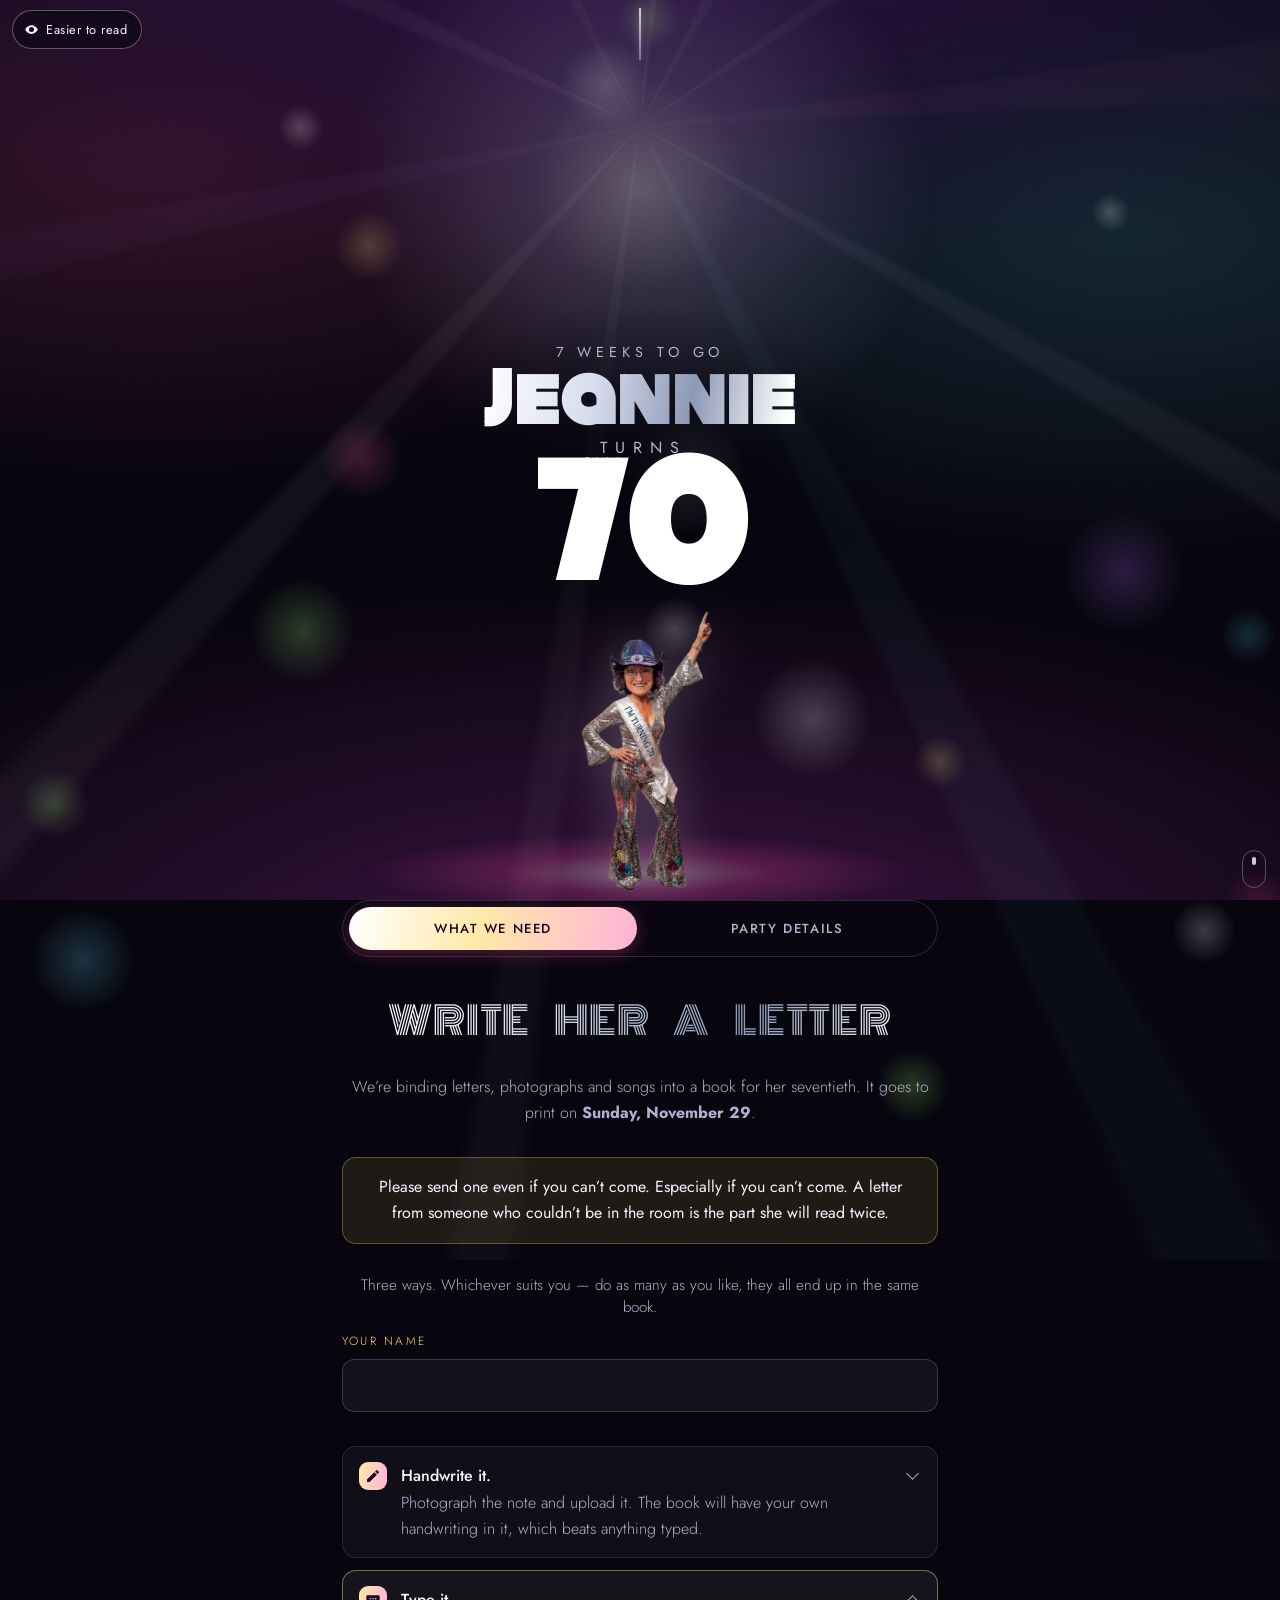
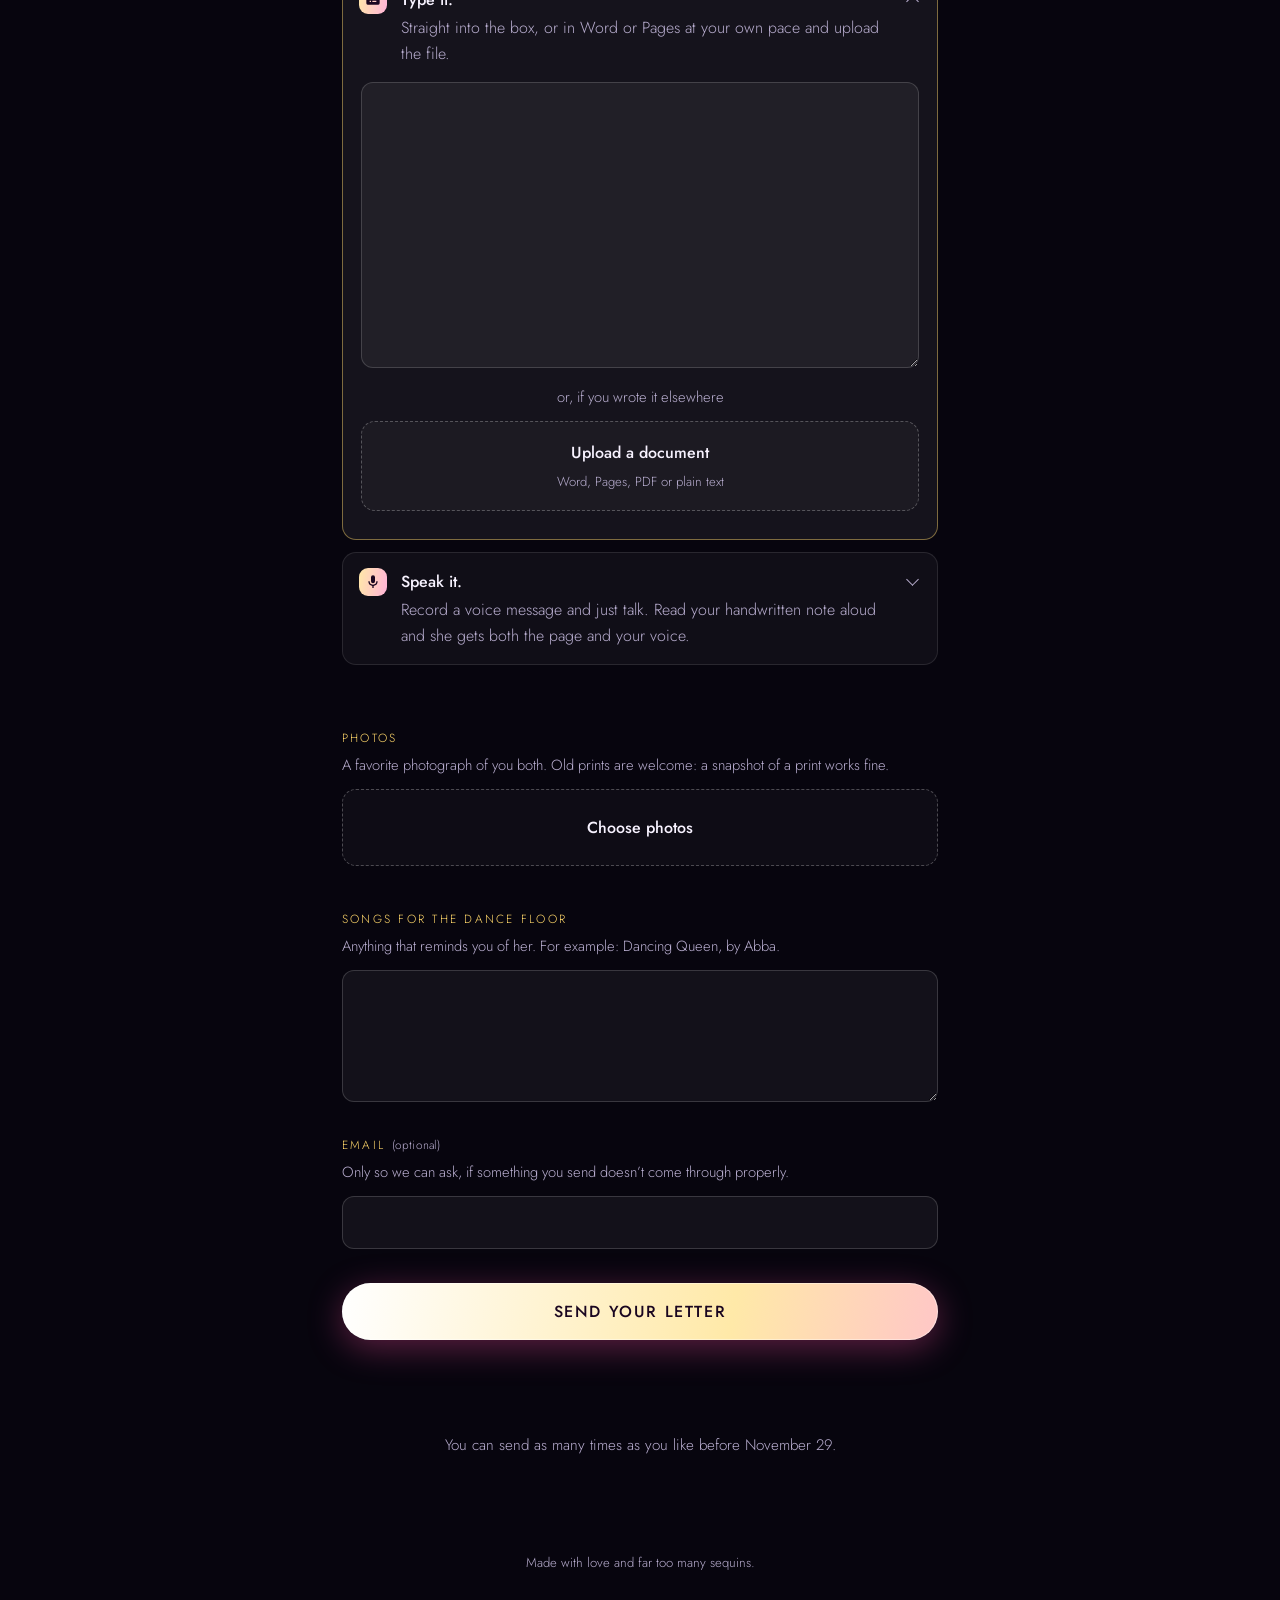
==== commit 4164afe2: "Drop the copy-to-the-sender rather than promise one that cannot arrive Resend delivers only to the a" ====
--- a/index.html
+++ b/index.html
@@ -31,7 +31,7 @@
 <link rel="icon" type="image/png" sizes="32x32" href="images/favicon-32.png">
 <link rel="icon" type="image/png" sizes="512x512" href="images/favicon-512.png">
 <link rel="apple-touch-icon" href="images/apple-touch-icon.png">
-<link rel="stylesheet" href="css/style.css?v=47">
+<link rel="stylesheet" href="css/style.css?v=48">
 <script>
 /* Set before anything paints, so a calm visitor never catches a flash of the
    full disco. Honors the system preference until they choose for themselves. */
@@ -211,20 +211,14 @@
         <textarea name="songs" rows="4"></textarea>
       </label>
 
-      <div class="field">
-        <label class="check">
-          <input type="checkbox" id="wantCopy" checked>
-          <span>Email me a copy of what I send</span>
-        </label>
+      <label class="field">
+        <span>Email <em>(optional)</em></span>
         <p class="hint">
-          Worth keeping: if anything ever goes missing at our end, you can send
-          it straight back.
+          Only so we can ask, if something you send doesn&rsquo;t come through
+          properly.
         </p>
-        <label class="field sub" id="emailWrap">
-          <span>Your email</span>
-          <input type="email" name="email" autocomplete="email">
-        </label>
-      </div>
+        <input type="email" name="email" autocomplete="email">
+      </label>
 
       <p class="hint center" id="draftNote" hidden></p>
       <button class="cta submit" type="submit">Send your letter</button>
@@ -295,15 +289,15 @@
 
 <footer class="foot">Made with love and far too many sequins.</footer>
 
-<script src="js/calm.js?v=47"></script>
-<script src="js/config.js?v=47"></script>
-<script src="js/countdown.js?v=47"></script>
-<script src="js/tabs.js?v=47"></script>
-<script src="js/picker.js?v=47"></script>
-<script src="js/record.js?v=47"></script>
-<script src="js/form.js?v=47"></script>
-<script src="js/draft.js?v=47"></script>
-<script src="js/disco.js?v=47"></script>
-<script src="js/audio.js?v=47"></script>
+<script src="js/calm.js?v=48"></script>
+<script src="js/config.js?v=48"></script>
+<script src="js/countdown.js?v=48"></script>
+<script src="js/tabs.js?v=48"></script>
+<script src="js/picker.js?v=48"></script>
+<script src="js/record.js?v=48"></script>
+<script src="js/form.js?v=48"></script>
+<script src="js/draft.js?v=48"></script>
+<script src="js/disco.js?v=48"></script>
+<script src="js/audio.js?v=48"></script>
 </body>
 </html>
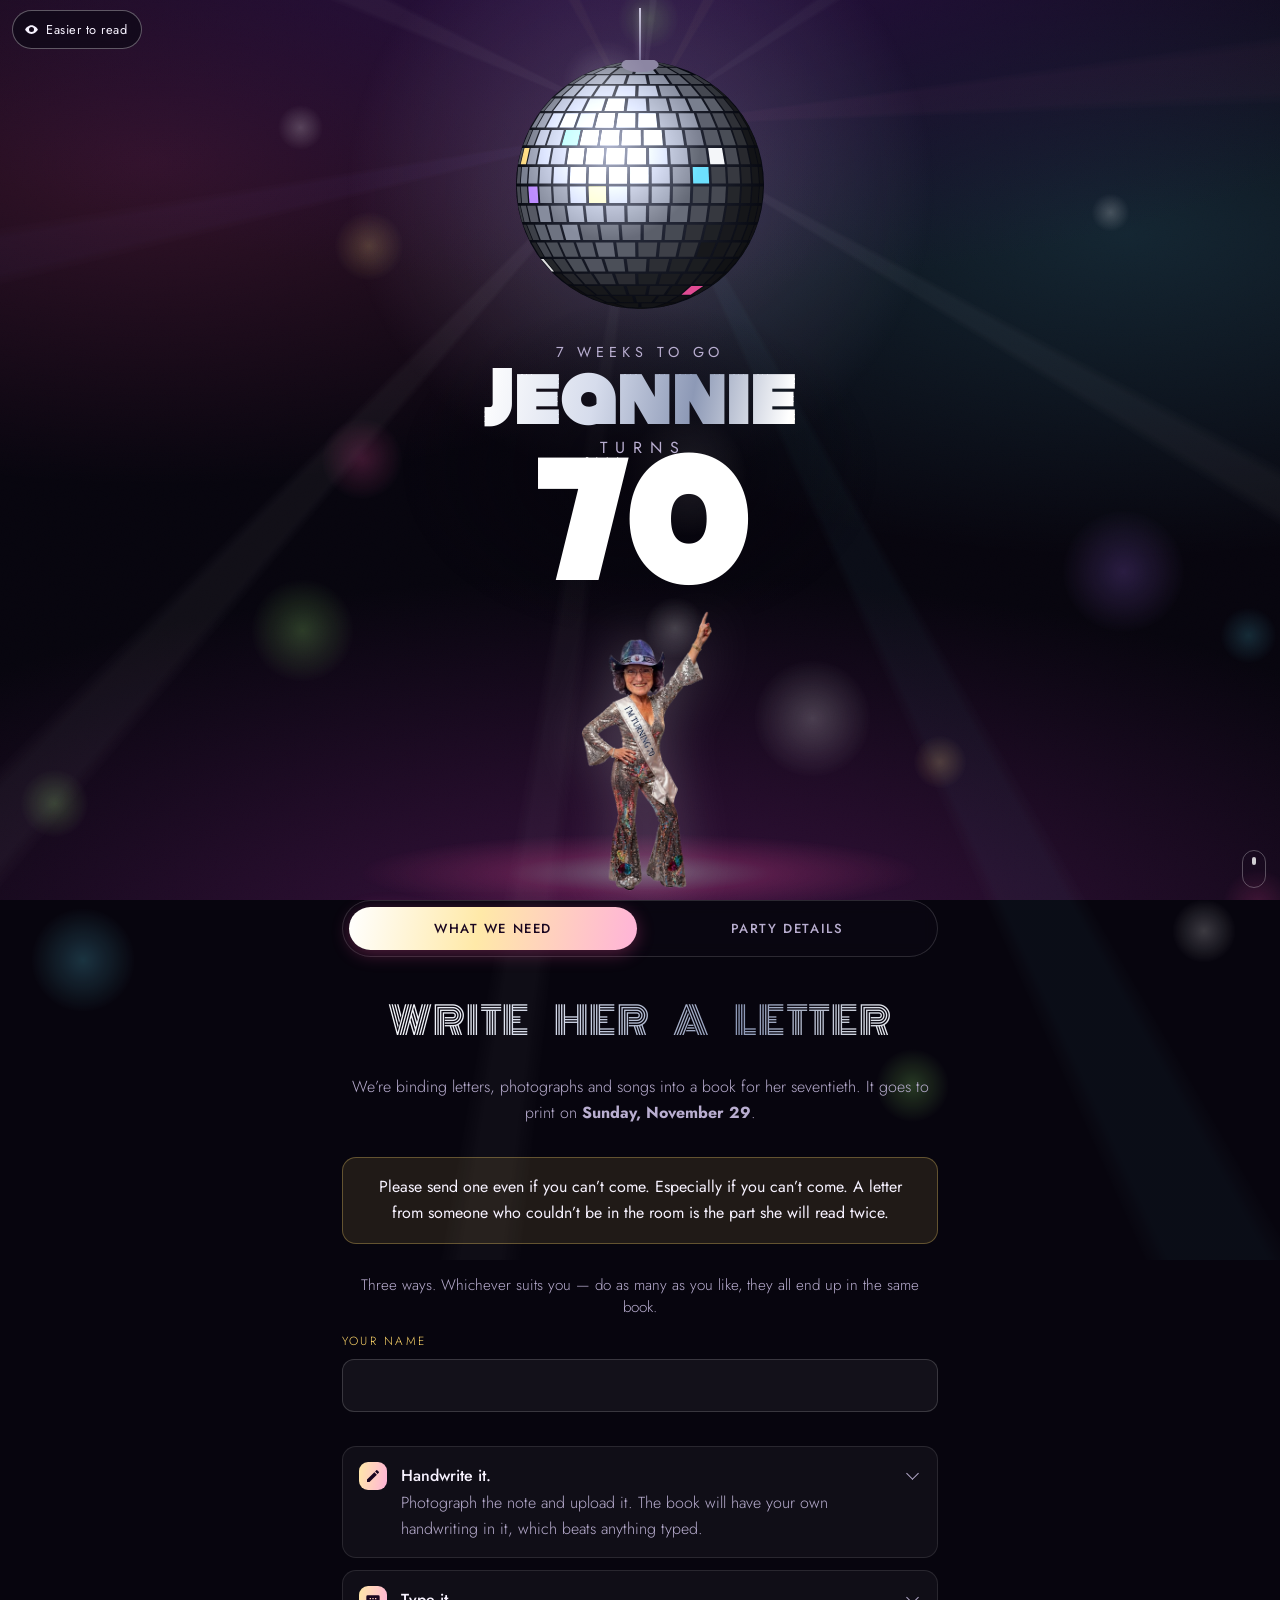
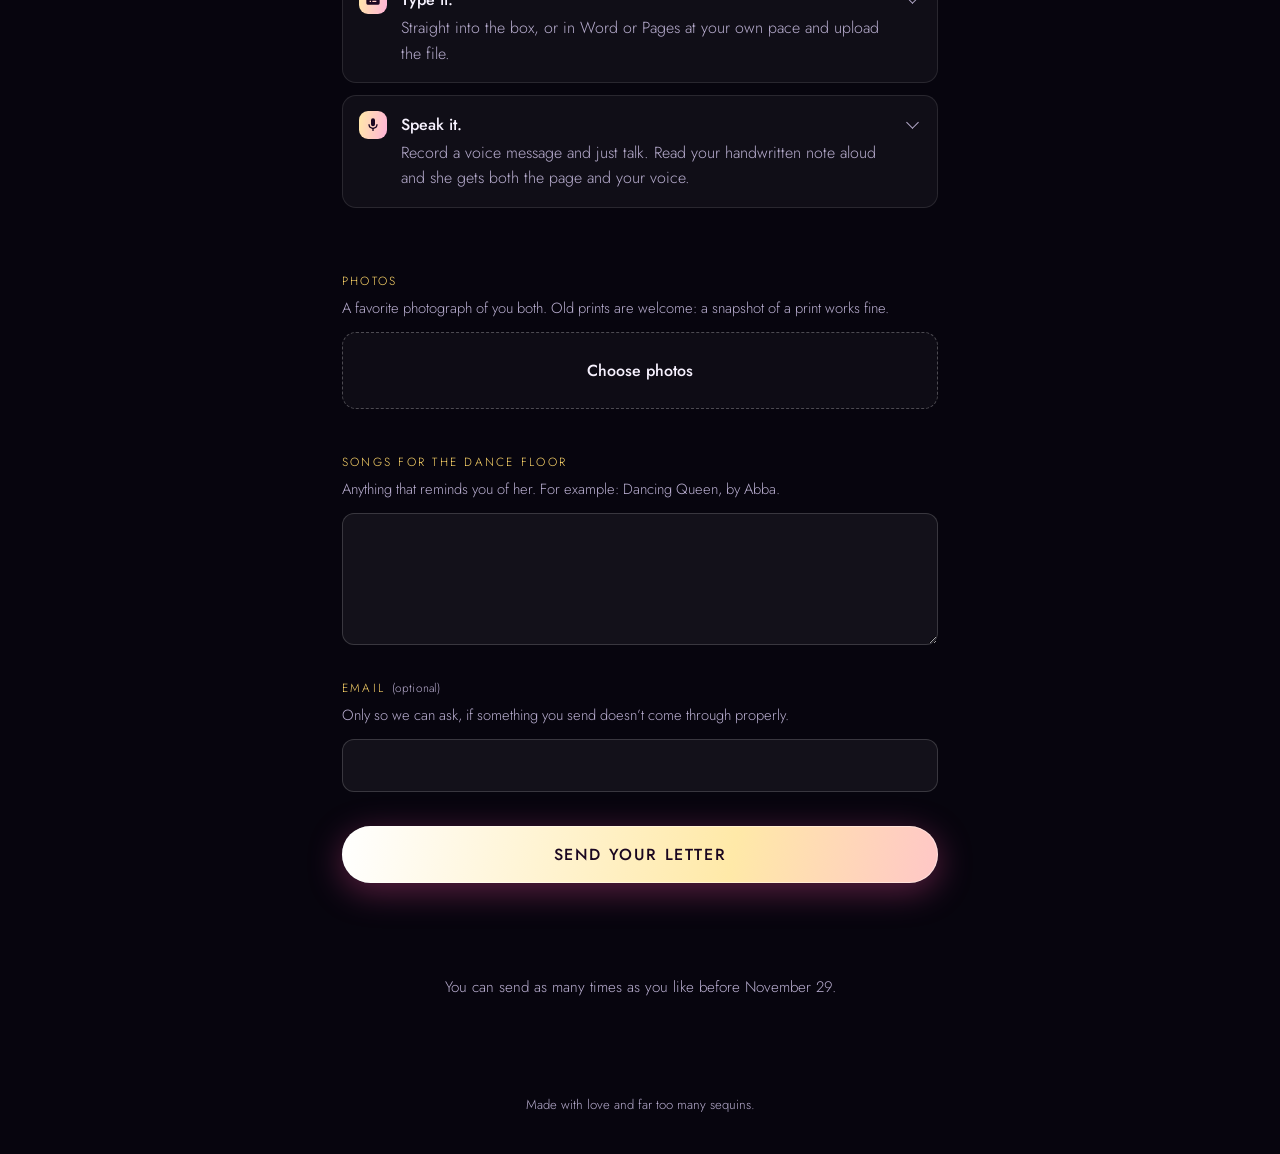
==== commit 7968c82c: "Start every card closed Three shut cards read as a choice to make. One hanging open reads as the cho" ====
--- a/index.html
+++ b/index.html
@@ -31,7 +31,7 @@
 <link rel="icon" type="image/png" sizes="32x32" href="images/favicon-32.png">
 <link rel="icon" type="image/png" sizes="512x512" href="images/favicon-512.png">
 <link rel="apple-touch-icon" href="images/apple-touch-icon.png">
-<link rel="stylesheet" href="css/style.css?v=48">
+<link rel="stylesheet" href="css/style.css?v=49">
 <script>
 /* Set before anything paints, so a calm visitor never catches a flash of the
    full disco. Honors the system preference until they choose for themselves. */
@@ -289,15 +289,15 @@
 
 <footer class="foot">Made with love and far too many sequins.</footer>
 
-<script src="js/calm.js?v=48"></script>
-<script src="js/config.js?v=48"></script>
-<script src="js/countdown.js?v=48"></script>
-<script src="js/tabs.js?v=48"></script>
-<script src="js/picker.js?v=48"></script>
-<script src="js/record.js?v=48"></script>
-<script src="js/form.js?v=48"></script>
-<script src="js/draft.js?v=48"></script>
-<script src="js/disco.js?v=48"></script>
-<script src="js/audio.js?v=48"></script>
+<script src="js/calm.js?v=49"></script>
+<script src="js/config.js?v=49"></script>
+<script src="js/countdown.js?v=49"></script>
+<script src="js/tabs.js?v=49"></script>
+<script src="js/picker.js?v=49"></script>
+<script src="js/record.js?v=49"></script>
+<script src="js/form.js?v=49"></script>
+<script src="js/draft.js?v=49"></script>
+<script src="js/disco.js?v=49"></script>
+<script src="js/audio.js?v=49"></script>
 </body>
 </html>
